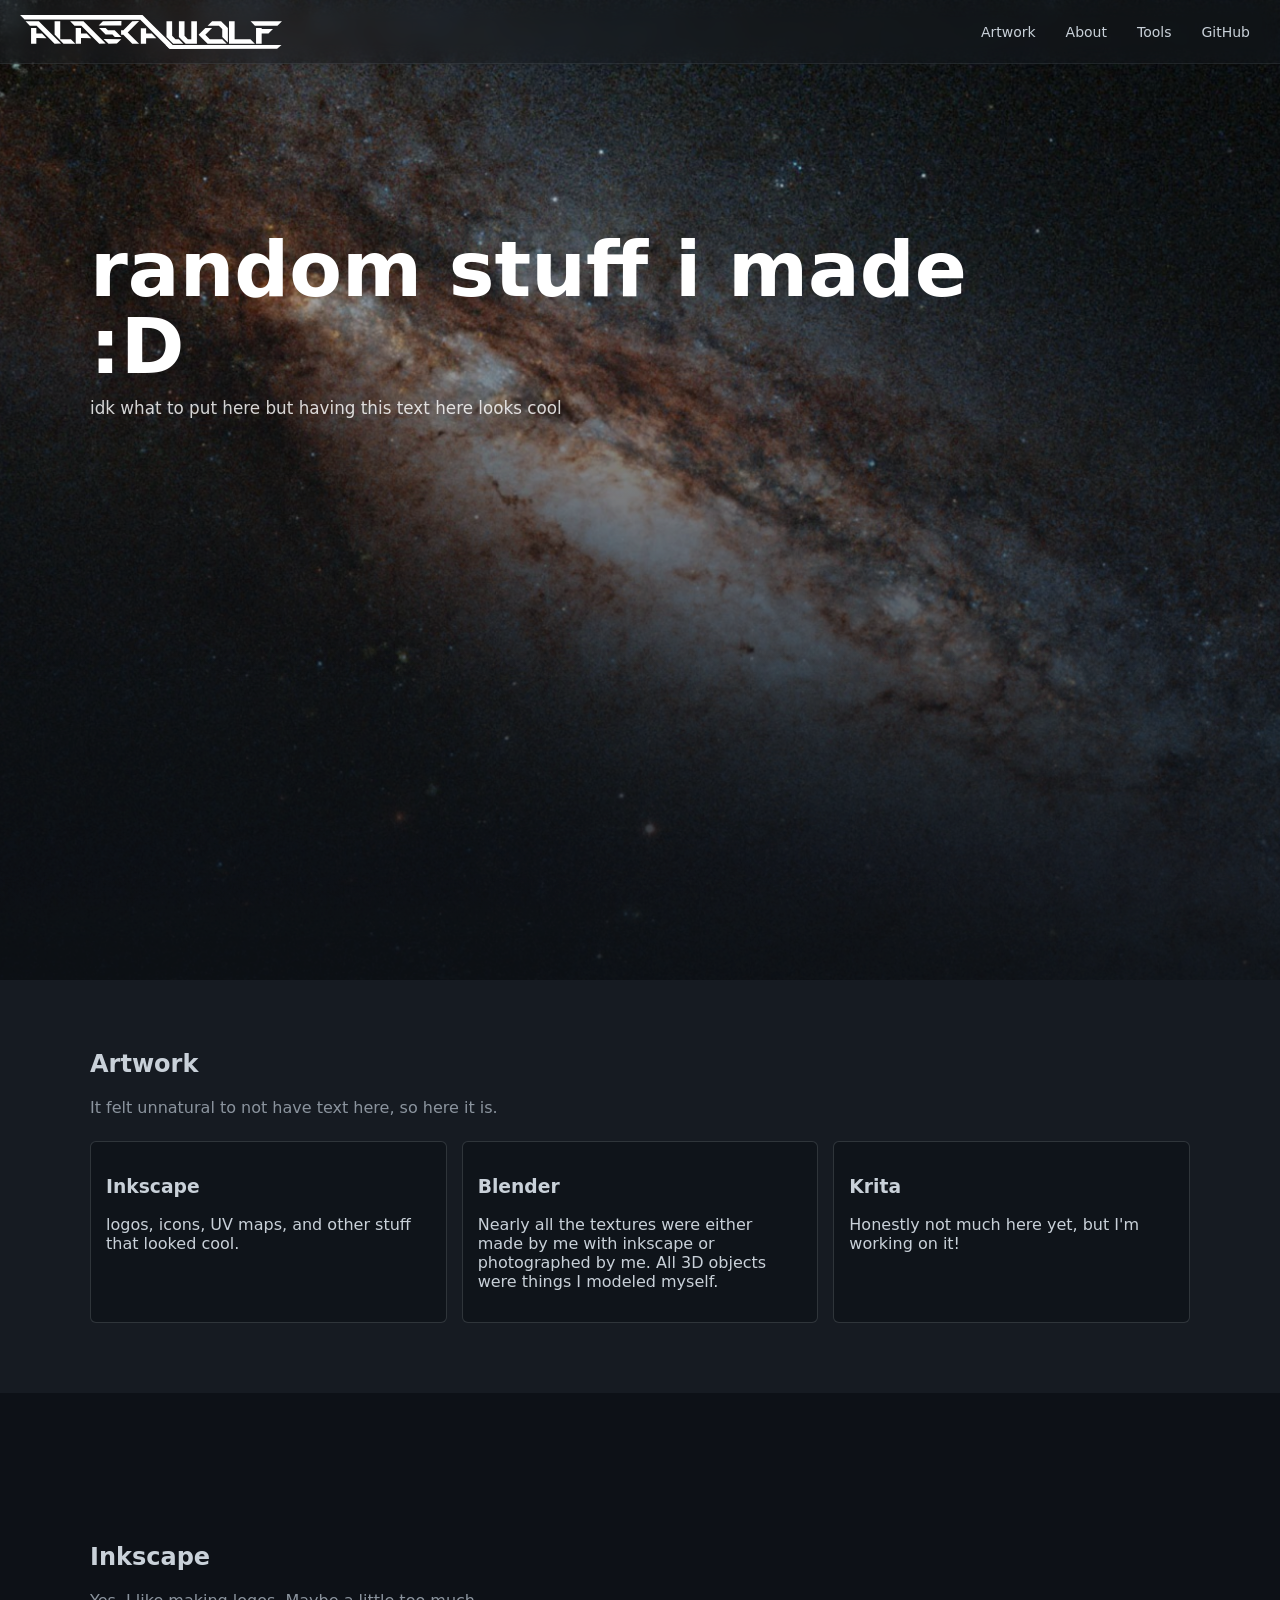
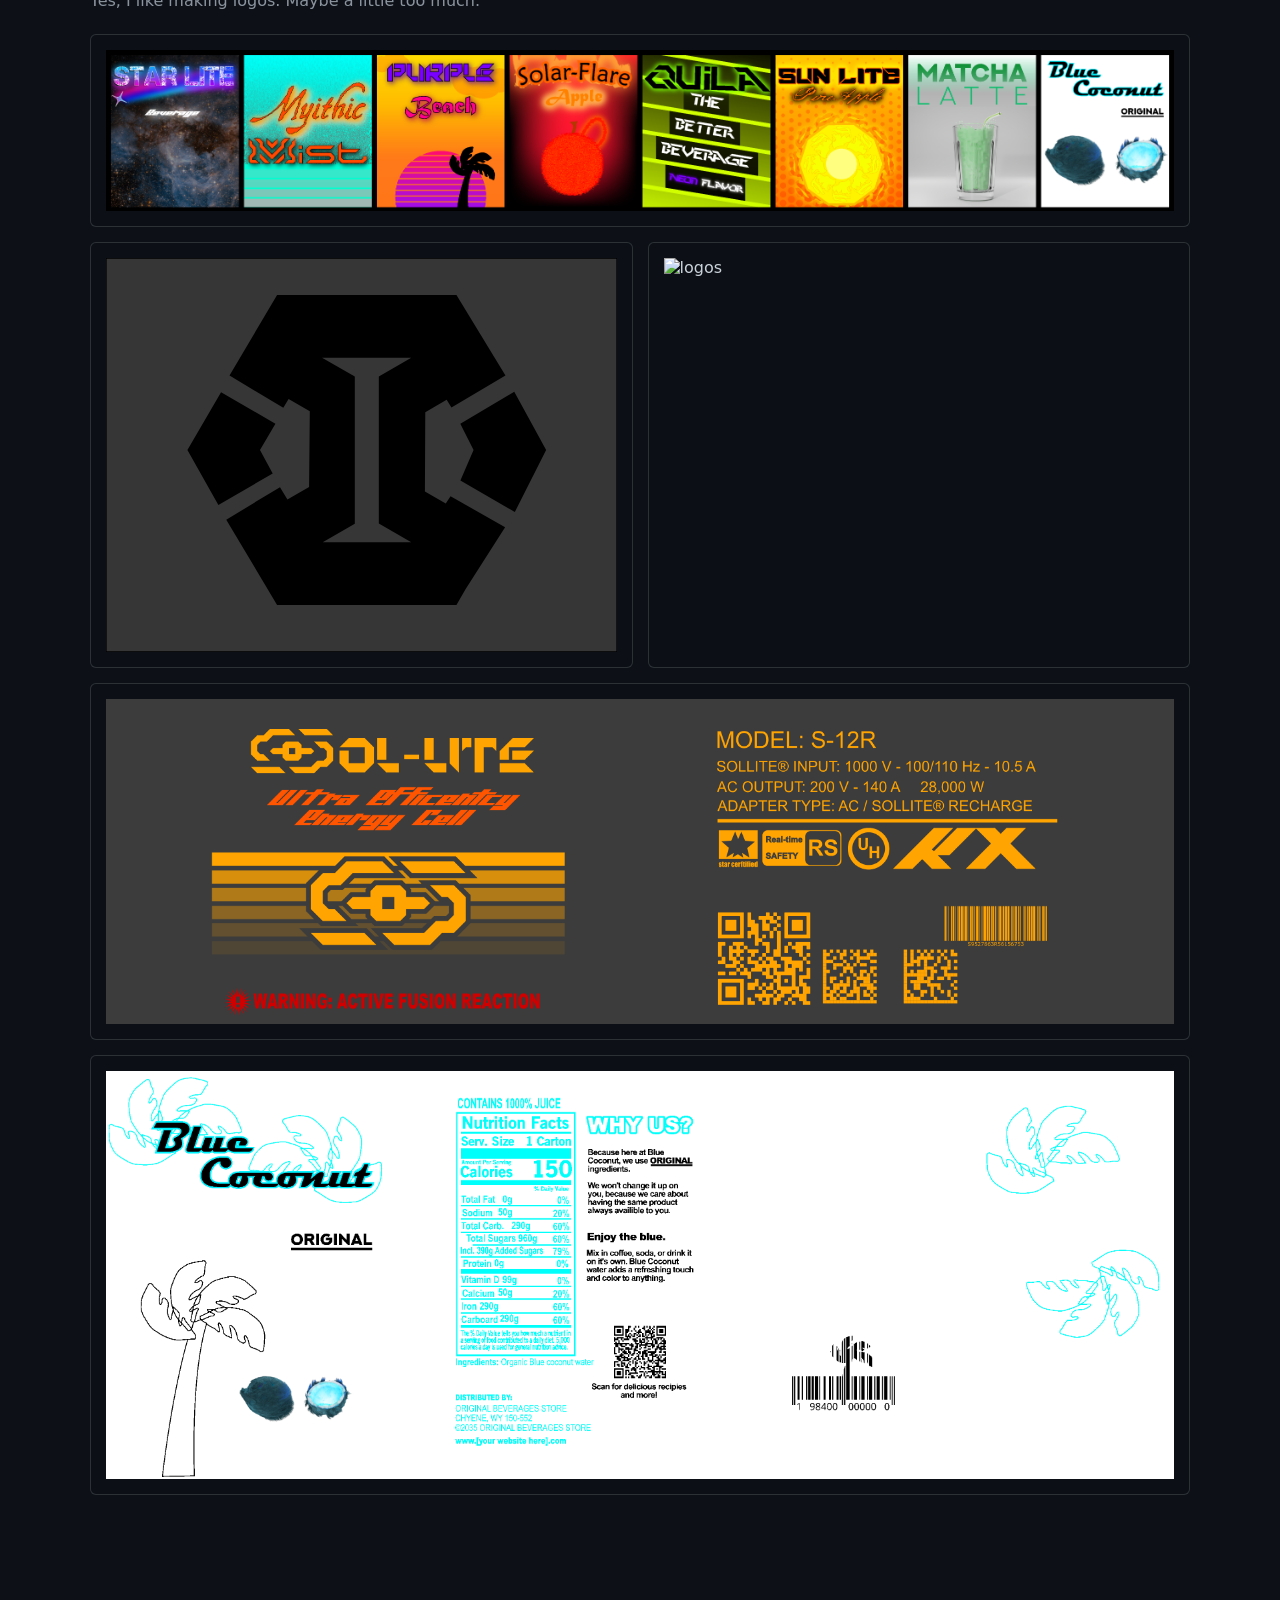
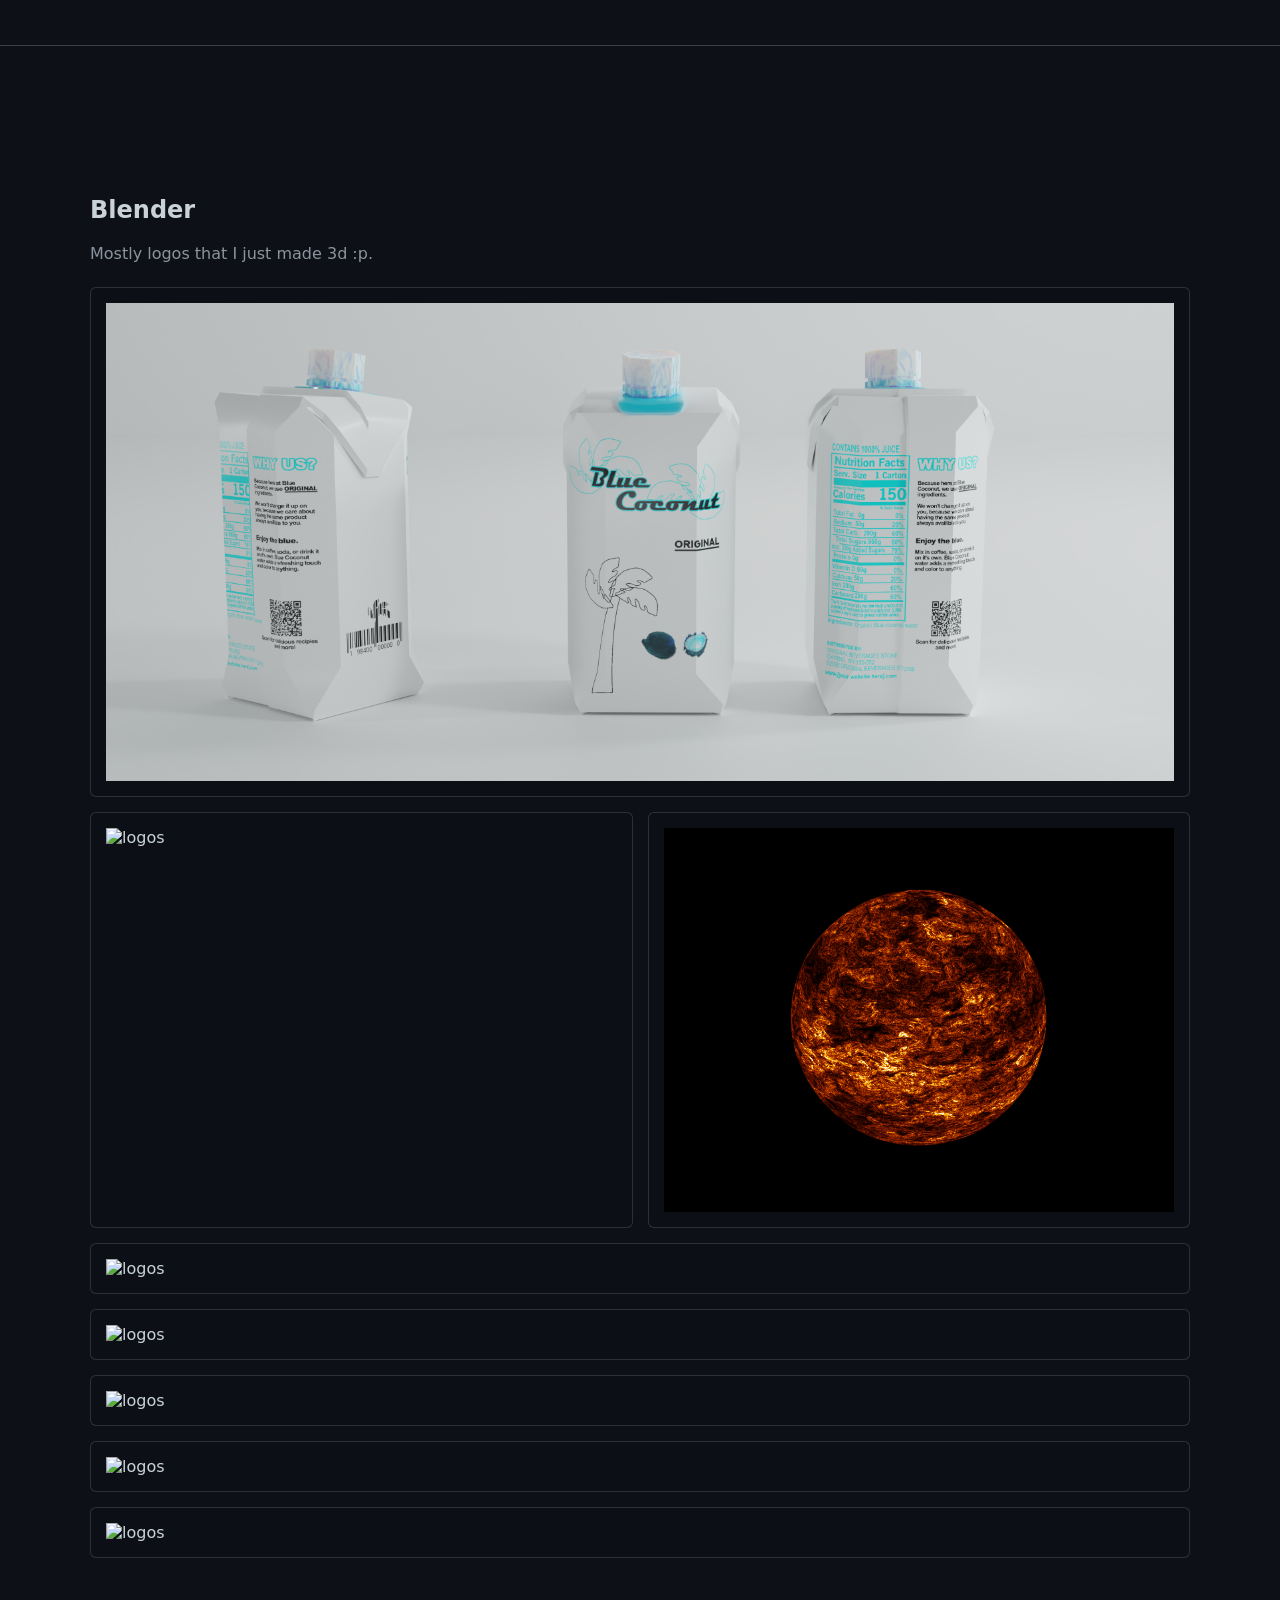
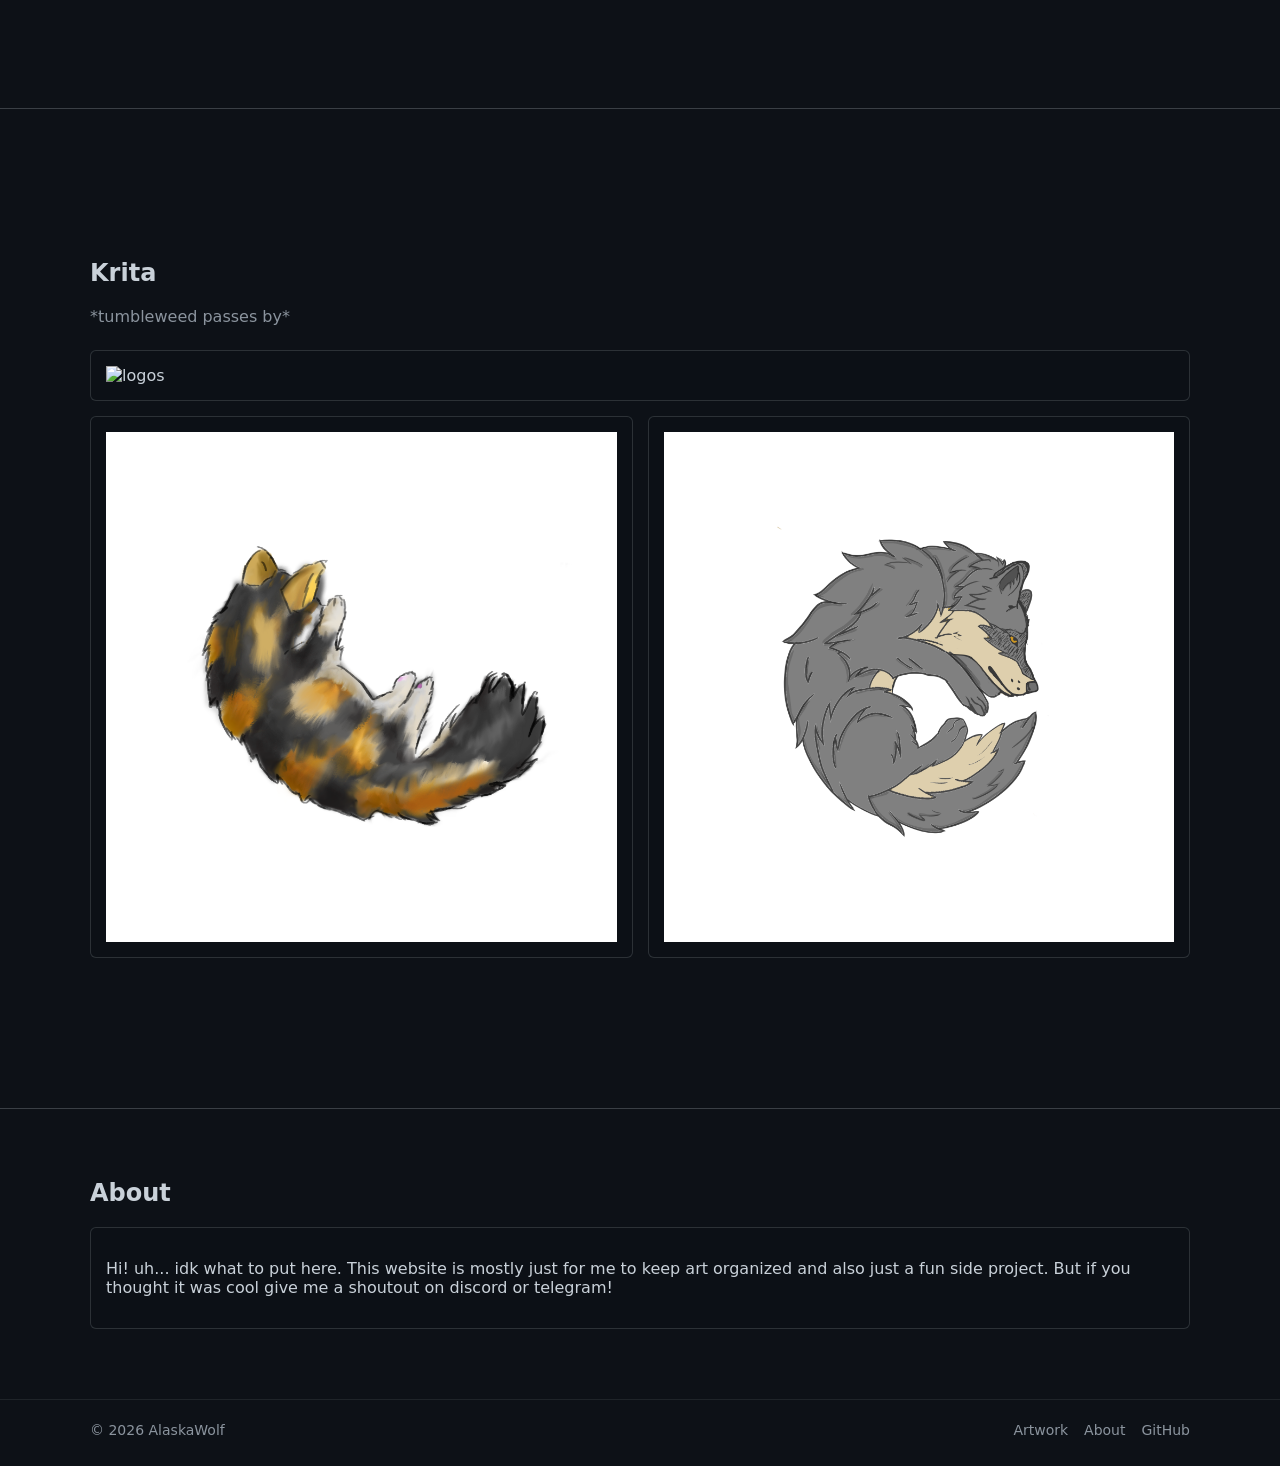
==== index.html @ 27373700 "a" ====
<!doctype html>
<html lang="en">
<head>
  <meta charset="utf-8">
  <meta name="viewport" content="width=device-width,initial-scale=1">

  <!-- Favicons -->
    <link rel="icon" type="image/png" sizes="32x32" href="favicon.png">
    <link rel="icon" type="image/png" sizes="16x16" href="favicon.png">

  <title>Portfolio</title>
  <link rel="stylesheet" href="styles.css">
</head>
<body>
  <header class="topbar">
    <div class="brand">
      <div class="logo-slot">
        <a class="logo" href="/" aria-label="Home">
        <img src="logotesting2.svg" alt="AlaskaWolf logo">
    </a>
      </div>
    </div>

    <button
      class="nav-toggle"
      type="button"
      aria-label="Toggle navigation menu"
      aria-controls="site-nav"
      aria-expanded="false"
    >
      <img src="menuIcon.svg" alt="Menu icon">
    </button>

    <nav class="nav" id="site-nav">
      <a href="#artwork">Artwork</a>
      <a href="#about">About</a>
      <a href="tools/index.html">Tools</a>
      <a class="external" href="https://github.com/alaskawolf77" target="_blank" rel="noreferrer">GitHub</a>
    </nav>
  </header>

  <main>
    <section class="hero">
      <div class="hero-bg" id="heroBg"></div>
      <div class="hero-fade" id="heroFade"></div>

      <div class="container hero-content">
        <div class="hero-top-text" id="heroTopText">
          <h1>random stuff i made :D</h1>
          <p>idk what to put here but having this text here looks cool</p>
        </div>
      </div>
    </section>

    <section id="artwork" class="anchor-offset artwork-overview">
      <div class="container">
        <h2 class="section-title">Artwork</h2>
        <p class="section-sub">
          It felt unnatural to not have text here, so here it is.
        </p>

        <div class="grid reveal-sequence">
          <a href="#inkscape" class="card artwork-card reveal-card">
            <h3>Inkscape</h3>
            <p>logos, icons, UV maps, and other stuff that looked cool.</p>
          </a>
          <a href="#blender" class="card artwork-card reveal-card">
            <h3>Blender</h3>
            <p>Nearly all the textures were either made by me with inkscape or photographed by me. All 3D objects were things I modeled myself.</p>
          </a>
          <a href="#krita" class="card artwork-card reveal-card">
            <h3>Krita</h3>
            <p>Honestly not much here yet, but I'm working on it!</p>
          </a>
        </div>
      </div>
    </section>

    <section id="inkscape" class="art-subsection anchor-offset">
      <div class="container art-subsection-content">
        <h2 class="section-title">Inkscape</h2>
        <p class="section-sub">
          Yes, I like making logos. Maybe a little too much.
        </p>

        <div class="grid inkscape-grid">
          <div class="card ink-featured">
            <img class="art-preview" src="art/Drinklogosedit.png" alt="logos">
          </div>
          <div class="card ink-secondary">
            <img class="art-preview" src="art/Inter_Icon.svg" alt="logos">
          </div>
          <div class="card ink-secondary">
            <img class="art-preview" src="art/Space_Arurian.png" alt="logos">
          </div>
          <div class="card ink-featured">
            <img class="art-preview" src="art/solite.png" alt="logos">
          </div>
          <div class="card ink-featured">
            <img class="art-preview" src="art/BlueCoconutCarton.png" alt="logos">
          </div>
        </div>
      </div>
    </section>
    <div class="pixel-divider"></div>
    <section id="blender" class="art-subsection anchor-offset">
      <div class="container art-subsection-content">
        <h2 class="section-title">Blender</h2>
        <p class="section-sub">
          Mostly logos that I just made 3d :p.
        </p>

        <div class="grid inkscape-grid">
          <div class="card ink-featured">
            <img class="art-preview" src="art/BlueCoconut.png" alt="logos">
          </div>
          <div class="card ink-secondary">
            <img class="art-preview" src="art/soliteAni.gif" alt="logos">
          </div>
          <div class="card ink-secondary">
            <img class="art-preview" src="art/sun.png" alt="logos">
          </div>
          <div class="card ink-featured">
            <img class="art-preview" src="art/render01.png" alt="logos">
          </div>
          <div class="card ink-featured">
            <img class="art-preview" src="art/back.png" alt="logos">
          </div>
          <div class="card ink-featured">
            <img class="art-preview" src="art/DrinkLineUp.png" alt="logos">
          </div>
          <div class="card ink-featured">
            <img class="art-preview" src="art/KitchenIceCreamCounter.png" alt="logos">
          </div>
          <div class="card ink-featured">
            <img class="art-preview" src="art/cube.png" alt="logos">
          </div>
        </div>
      </div>
    </section>
    <div class="pixel-divider"></div>
    <section id="krita" class="art-subsection anchor-offset">
      <div class="container art-subsection-content">
        <h2 class="section-title">Krita</h2>
        <p class="section-sub">
          *tumbleweed passes by*
        </p>

        <div class="grid inkscape-grid">
          <div class="card ink-featured">
            <img class="art-preview" src="art/section5.png" alt="logos">
          </div>
          <div class="card ink-secondary">
            <img class="art-preview" src="art/sofieCat.png" alt="logos">
          </div>
          <div class="card ink-secondary">
            <img class="art-preview" src="art/pendentFINAL2(1).png" alt="logos">
          </div>
        </div>
      </div>
    </section>

    <div class="pixel-divider"></div>

    <section id="about" class="anchor-offset">
      <div class="container">
        <h2 class="section-title">About</h2>
        <div class="card large">
            <p>Hi! uh... idk what to put here. This website is mostly just for me to keep art organized and also just a fun side project. But if you thought it was cool give me a shoutout on discord or telegram!</p>
        </div>
      </div>
    </section>
  </main>

  <footer class="footer">
    <div class="container footer-content">
      <div>© <span id="year"></span> AlaskaWolf</div>
      <div class="footer-links">
        <a href="#artwork">Artwork</a>
        <a href="#about">About</a>
        <a href="https://github.com/AlaskaWolf77" target="_blank" rel="noreferrer">GitHub</a>
      </div>
    </div>
  </footer>

  <script src="script.js"></script>
</body>
</html>
---- styles.css ----
:root{
    --bg:#0d1117;
    --panel:#161b22;
    --text:#c9d1d9;
    --muted:#8b949e;
    --border:rgba(240,246,252,0.14);
    --header-h:64px;
    --art-preview-max:2000px;
}

*{
    box-sizing:border-box;
}

html{
    scroll-behavior:smooth;
}

body{
    margin:0;
    font-family:system-ui, Segoe UI, Roboto, Helvetica, Arial, sans-serif;
    background:var(--bg);
    color:var(--text);
}

.topbar{
    position:fixed;
    top:0;
    left:0;
    width:100%;
    z-index:100;
    height:var(--header-h);
    display:flex;
    align-items:center;
    justify-content:space-between;
    padding:0 20px;
    background:rgba(22,27,34,0.42);
    backdrop-filter:blur(10px);
    -webkit-backdrop-filter:blur(10px);
    border-bottom:1px solid rgba(240,246,252,0.08);
}

.brand{
    display:flex;
    align-items:center;
    gap:10px;
}

.logo-slot{
    width:auto;
    height:34px;
}

.logo-slot img{
    width:100%;
    height:100%;
    object-fit:cover;
    display:block;
}

.brand-name{
    font-size:14px;
    font-weight:600;
}

.nav{
    display:flex;
    gap:10px;
}

.nav-toggle{
    display:none;
    border:1px solid var(--border);
    border-radius:8px;
    background:rgba(13,17,23,0.7);
    width:42px;
    height:36px;
    padding:0;
    align-items:center;
    justify-content:center;
    flex-direction:column;
    gap:5px;
    cursor:pointer;
}

.nav-toggle-bar{
    display:block;
    width:18px;
    height:2px;
    background:var(--text);
    border-radius:999px;
}

.nav-toggle:focus-visible{
    outline:2px solid var(--text);
    outline-offset:2px;
}

.nav a{
    color:var(--text);
    text-decoration:none;
    padding:8px 10px;
    border-radius:8px;
    font-size:14px;
}

.nav a:hover{
    background:rgba(240,246,252,0.08);
}

.container{
    width:min(1100px, calc(100% - 40px));
    margin:auto;
    position:relative;
    z-index:2;
}

.hero{
    position:relative;
    min-height:10vh;
    overflow:hidden;
    padding:0 0 80px;
}

.hero-bg{
    position:absolute;
    inset:0;
    background:
    linear-gradient(to bottom, rgba(13,17,23,0.08), rgba(13,17,23,0.88)),
    url("space.webp");
    background-size:cover;
    background-position:center;
    will-change:transform, opacity;
    transform:translate3d(0,0,0) scale(1.02);
}

.hero-fade{
    position:absolute;
    inset:0;
    background:linear-gradient(to bottom, rgba(13,17,23,0), rgba(13,17,23,1));
    opacity:.35;
    pointer-events:none;
    will-change:opacity;
}

.hero-content{
    min-height:100vh;
    display:flex;
    flex-direction:column;
    justify-content:space-between;
    padding-top:calc(var(--header-h) + 48px);
}

.hero-top-text{
    max-width:950px;
    color:#ffffff;
    margin-top:120px;
    will-change:transform;
}

.hero-top-text h1{
    margin:0 0 12px;
    font-size:clamp(2.7rem, 6vw, 5rem);
    line-height:1;
}

.hero-top-text p{
    margin:0;
    color:rgba(255,255,255,0.82);
    font-size:1.05rem;
    max-width:600px;
}

section{
    padding:70px 0;
}

#artwork{
background:var(--panel);
}

.section-title{
    margin:0 0 20px;
}

.section-sub{
    margin:0 0 24px;
    color:var(--muted);
}

.grid{
    display:grid;
    grid-template-columns:repeat(12,1fr);
    gap:15px;
}

.card{
    grid-column:span 4;
    background:rgba(13,17,23,0.6);
    border:1px solid var(--border);
    border-radius:6px;
    padding:15px;
}

.artwork-card{
    color:inherit;
    text-decoration:none;
    transition:border-color 180ms ease, background 180ms ease;
}

.artwork-card:hover,
.artwork-card:focus-visible{
    border-color:#7dd3fc;
    background:rgba(13,17,23,0.78);
}

.artwork-card:focus-visible{
    outline:2px solid rgba(125,211,252,0.45);
    outline-offset:3px;
}

.js #artwork .reveal-card{
    opacity:0;
    transform:translate3d(0, 20px, 0);
    transition:opacity 550ms ease, transform 550ms ease, border-color 180ms ease, background 180ms ease;
}

#artwork .reveal-card.is-visible{
    opacity:1;
    transform:translate3d(0, 0, 0);
}

.art-preview{
    display:block;
    width:min(100%, var(--art-preview-max));
    height:auto;
    object-fit:contain;
    margin-inline:auto;
}

.inkscape-grid .ink-featured{
    grid-column:1 / -1;
}

.inkscape-grid .ink-secondary{
    grid-column:span 6;
}

.large{
    grid-column:span 12;
}

#about a{
    color:#7dd3fc;
    text-decoration:underline;
    text-underline-offset:2px;
}

#about a:visited{
    color:#a5b4fc;
}

#about a:hover,
#about a:focus{
    color:#bae6fd;
}

.art-subsection{
    position:relative;
    min-height:80vh;
    overflow:hidden;
    display:flex;
    align-items:center;
    background:var(--bg);
}

.art-subsection-content{
    position:relative;
    z-index:2;
    padding:80px 0;
}

.pixel-divider{
    width:100vw;
    height:1px;
    background:rgba(240,246,252,0.2);
}

.footer{
    border-top:1px solid rgba(240,246,252,0.08);
    background:var(--bg);
    padding:22px 0 28px;
}

.footer-content{
    display:flex;
    align-items:center;
    justify-content:space-between;
    gap:20px;
    color:var(--muted);
    font-size:14px;
}

.footer-links{
    display:flex;
    gap:16px;
    flex-wrap:wrap;
}

.footer-links a{
    color:var(--muted);
    text-decoration:none;
}

.footer-links a:hover{
    color:var(--text);
}

.anchor-offset{
    scroll-margin-top:calc(var(--header-h) + 16px);
}

@media (max-width:800px){
    .topbar{
        padding:0 12px;
    }

    .logo-slot{
        height:30px;
    }

    .nav-toggle{
        display:flex;
    }

    .nav{
        position:absolute;
        top:calc(100% + 8px);
        right:12px;
        min-width:170px;
        flex-direction:column;
        gap:4px;
        padding:8px;
        border:1px solid var(--border);
        border-radius:10px;
        background:rgba(13,17,23,0.96);
        opacity:0;
        transform:translateY(-6px);
        visibility:hidden;
        pointer-events:none;
        transition:opacity 180ms ease, transform 180ms ease;
    }

    .topbar.is-nav-open .nav{
        opacity:1;
        transform:translateY(0);
        visibility:visible;
        pointer-events:auto;
    }

    .nav a{
        display:block;
    }

    .card{
        grid-column:span 12;
    }

    .inkscape-grid .ink-secondary{
        grid-column:1 / -1;
    }

    .hero-top-text h1{
        font-size:clamp(2.2rem, 10vw, 4rem);
    }

    .footer-content{
        flex-direction:column;
        align-items:flex-start;
    }

    .hero-actions{
        flex-direction:column;
        align-items:flex-start;
    }
}

@media (prefers-reduced-motion:reduce){
    .js #artwork .reveal-card{
        opacity:1;
        transform:none;
        transition:none;
    }
}
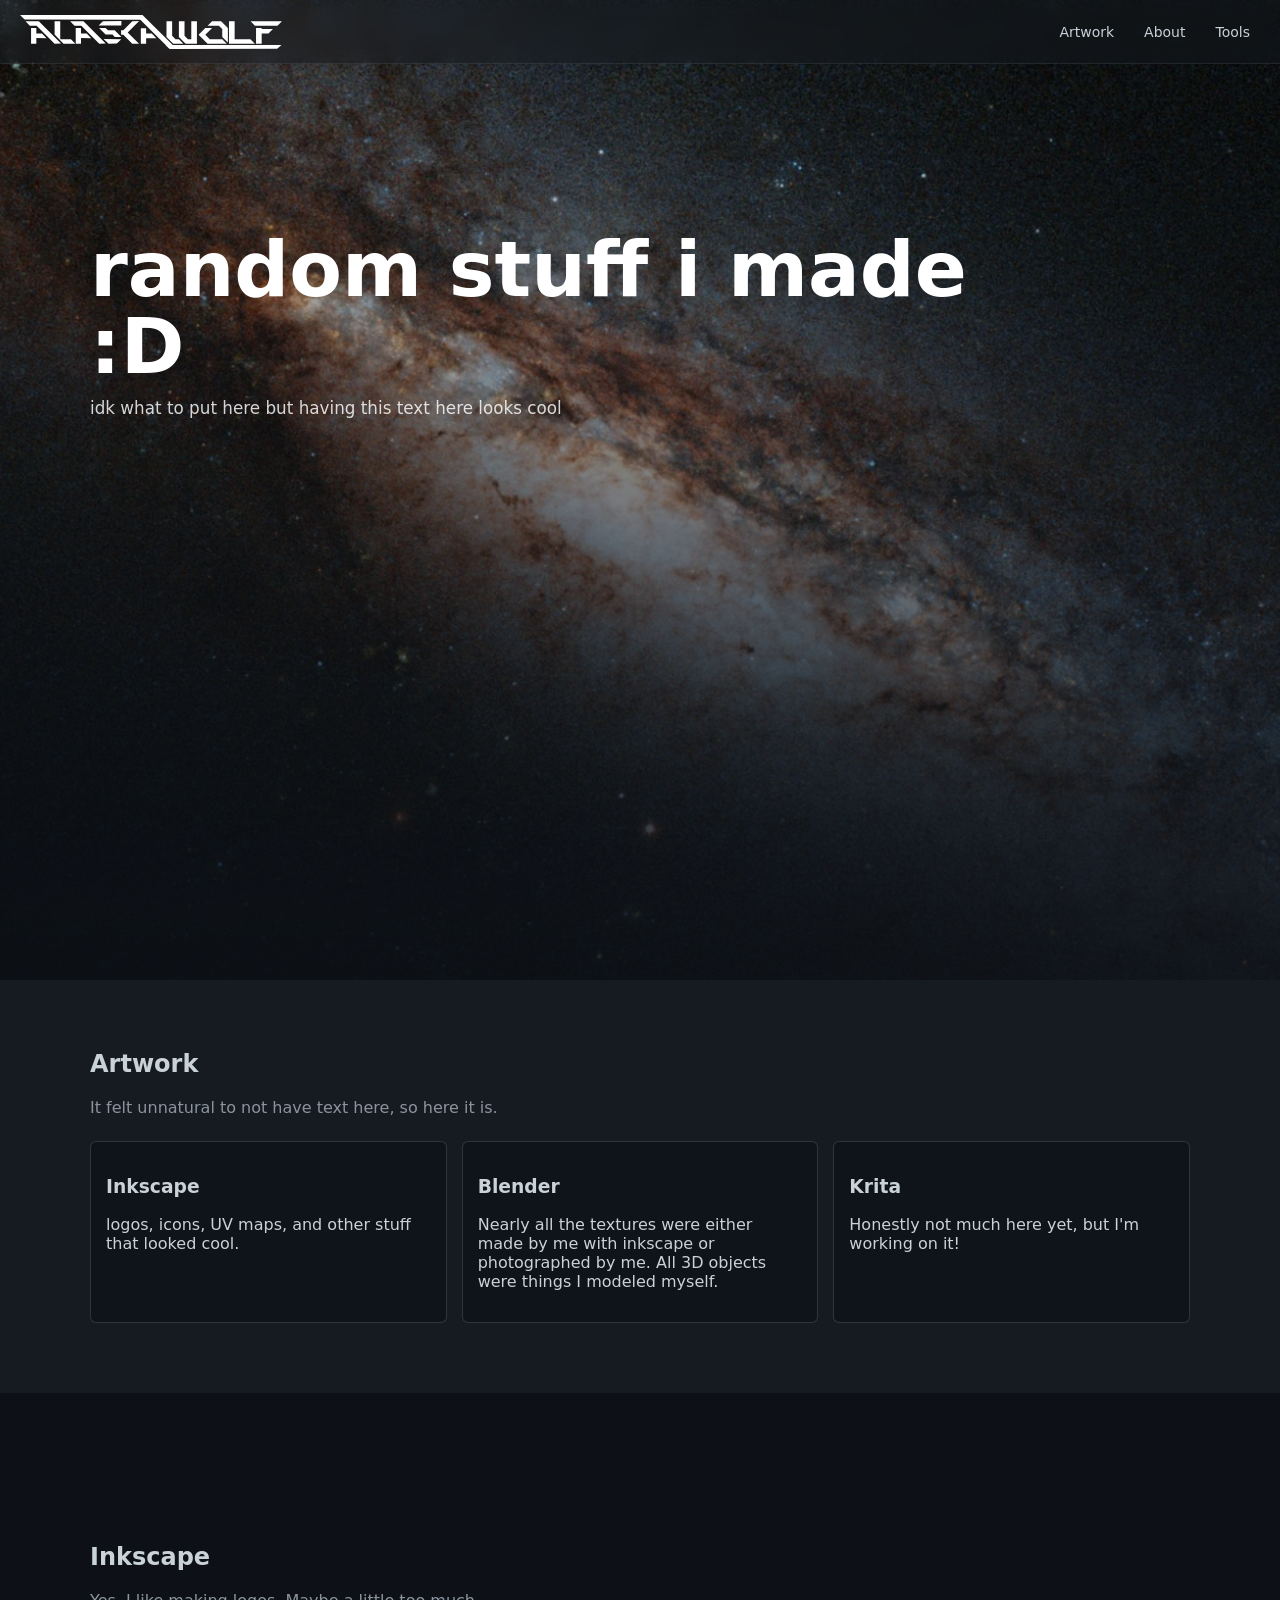
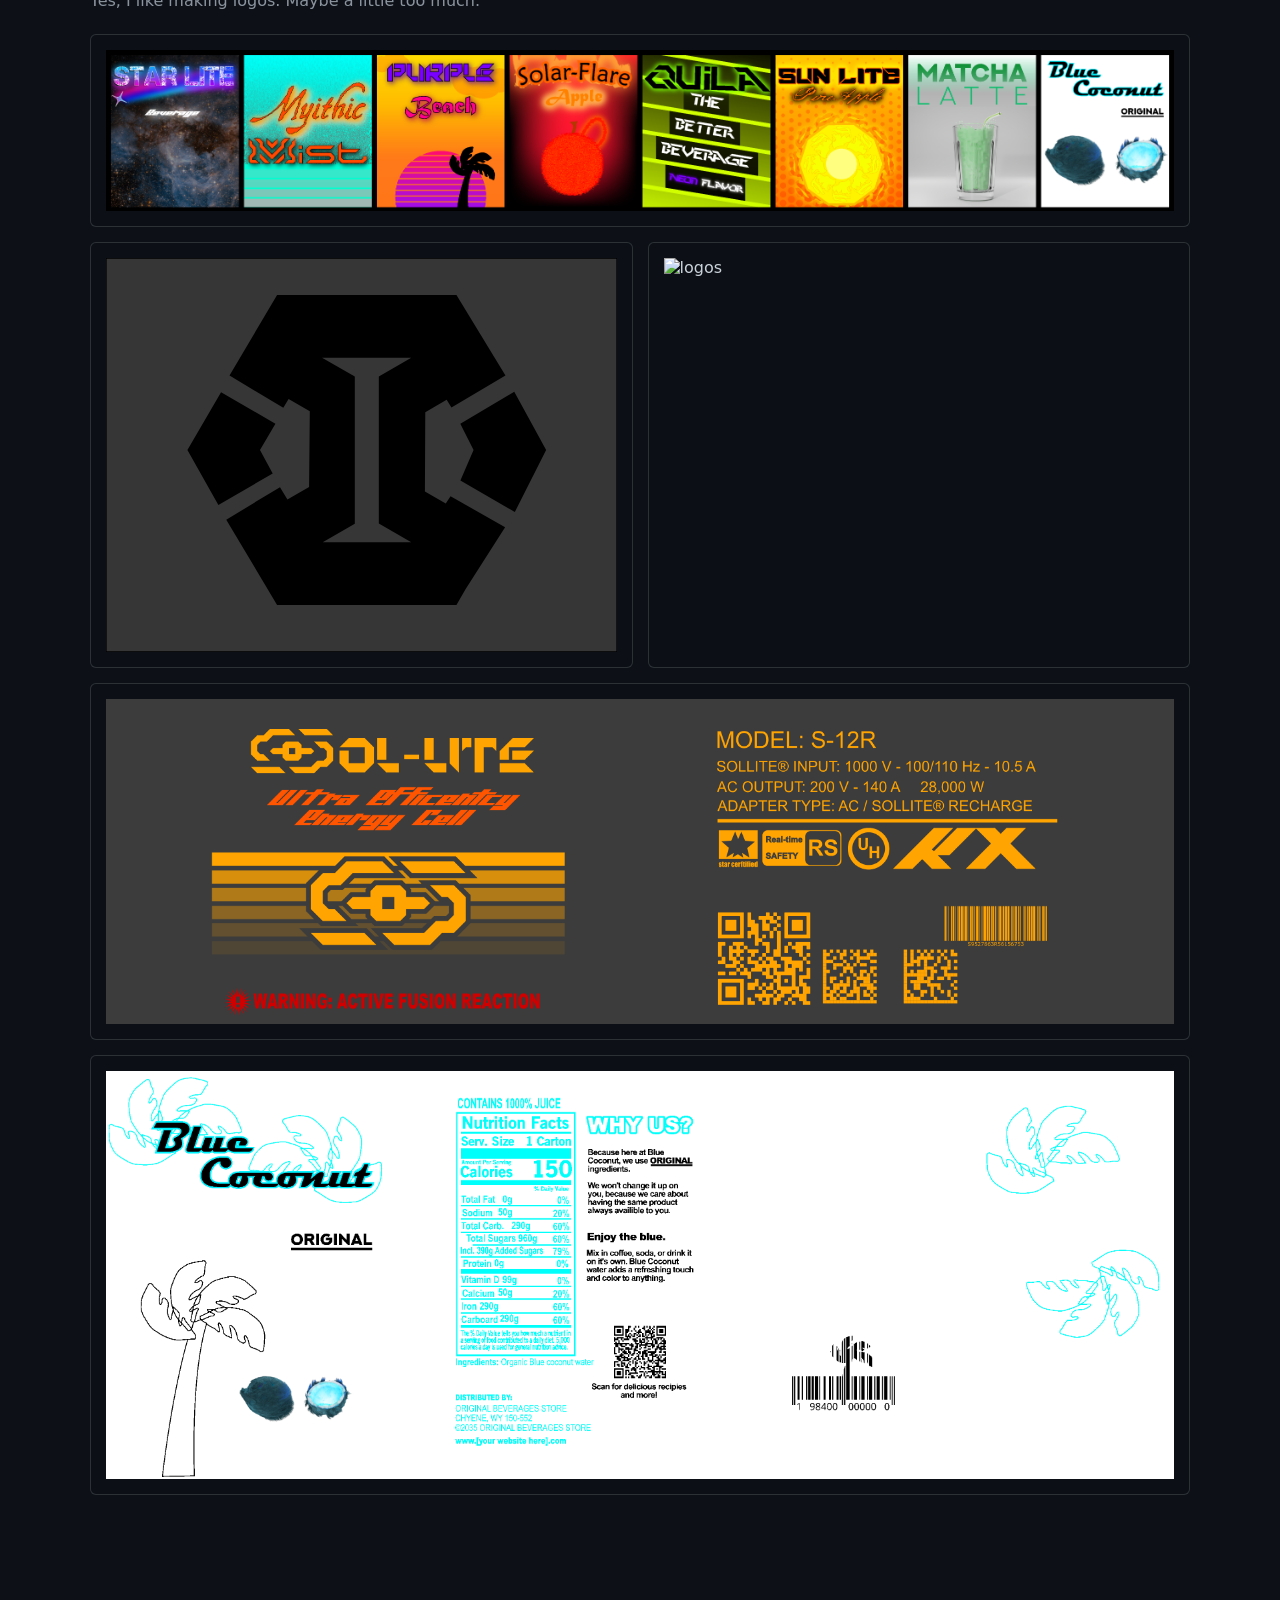
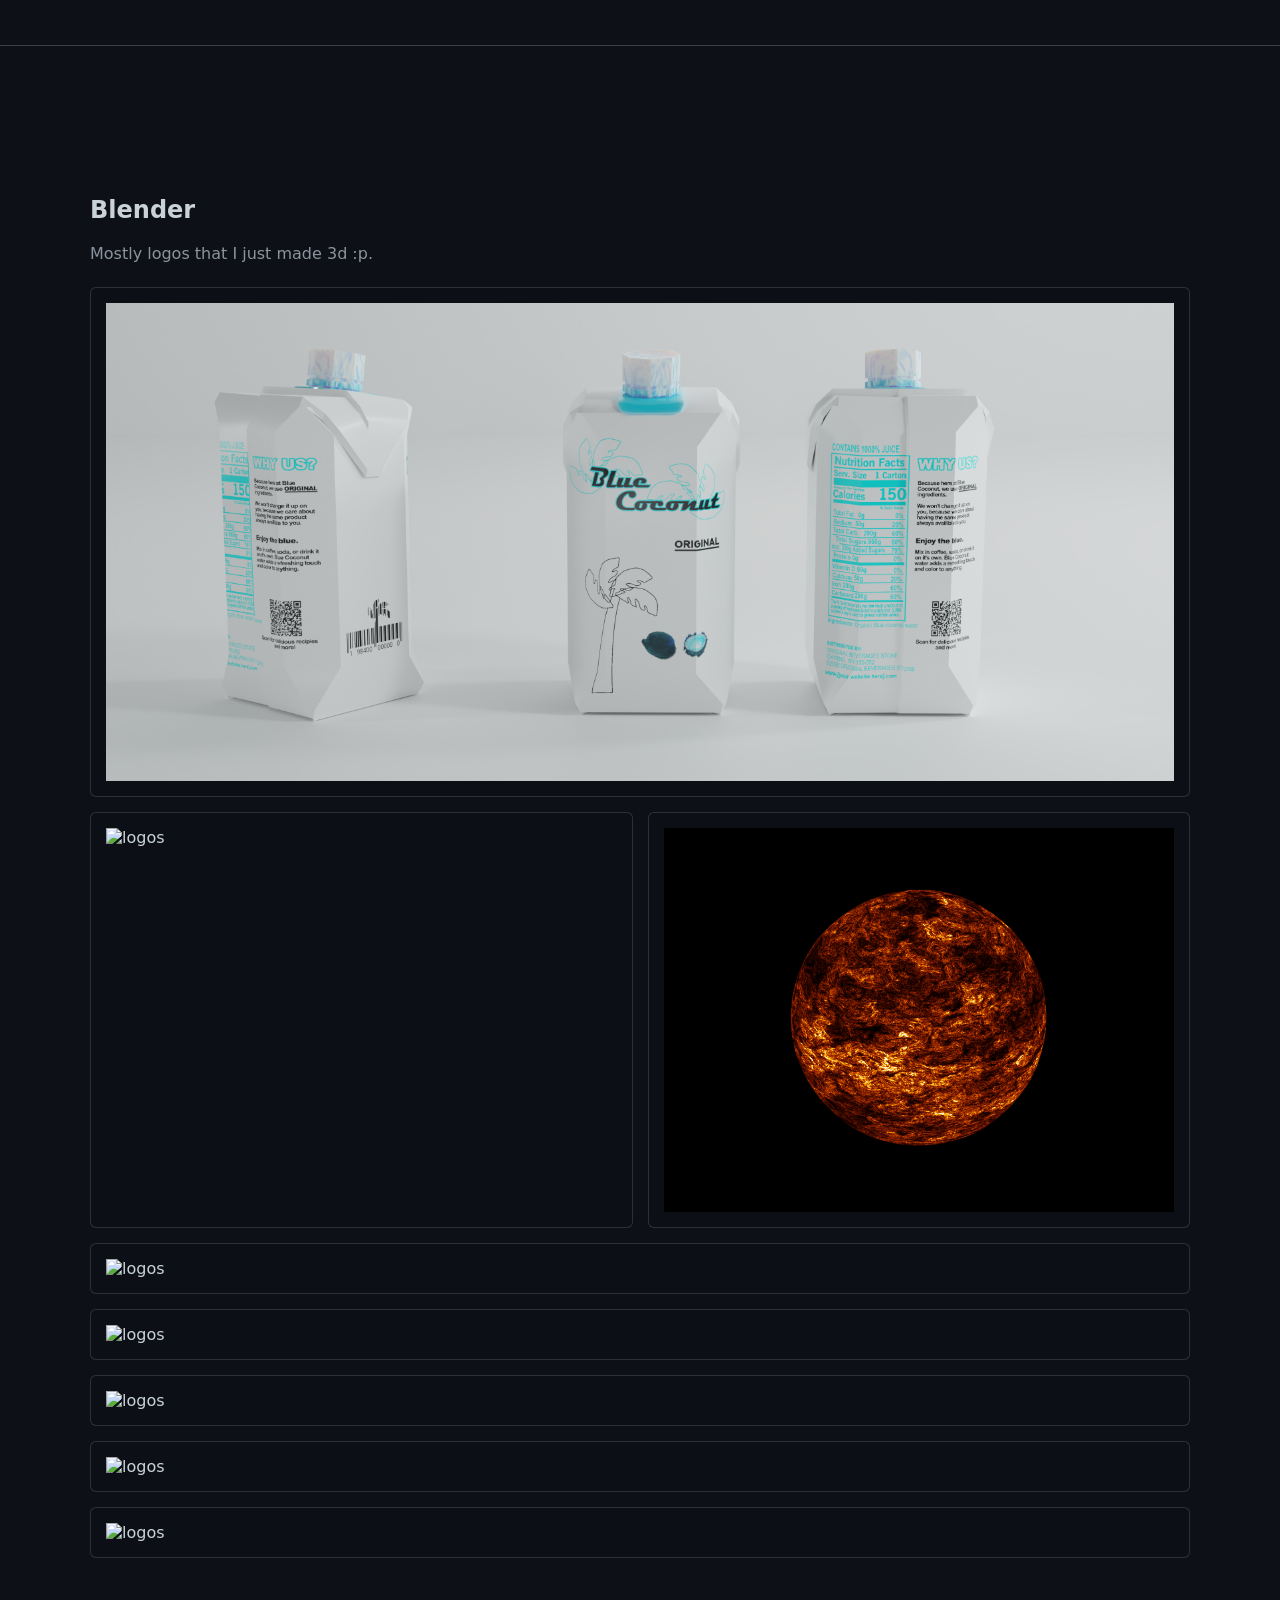
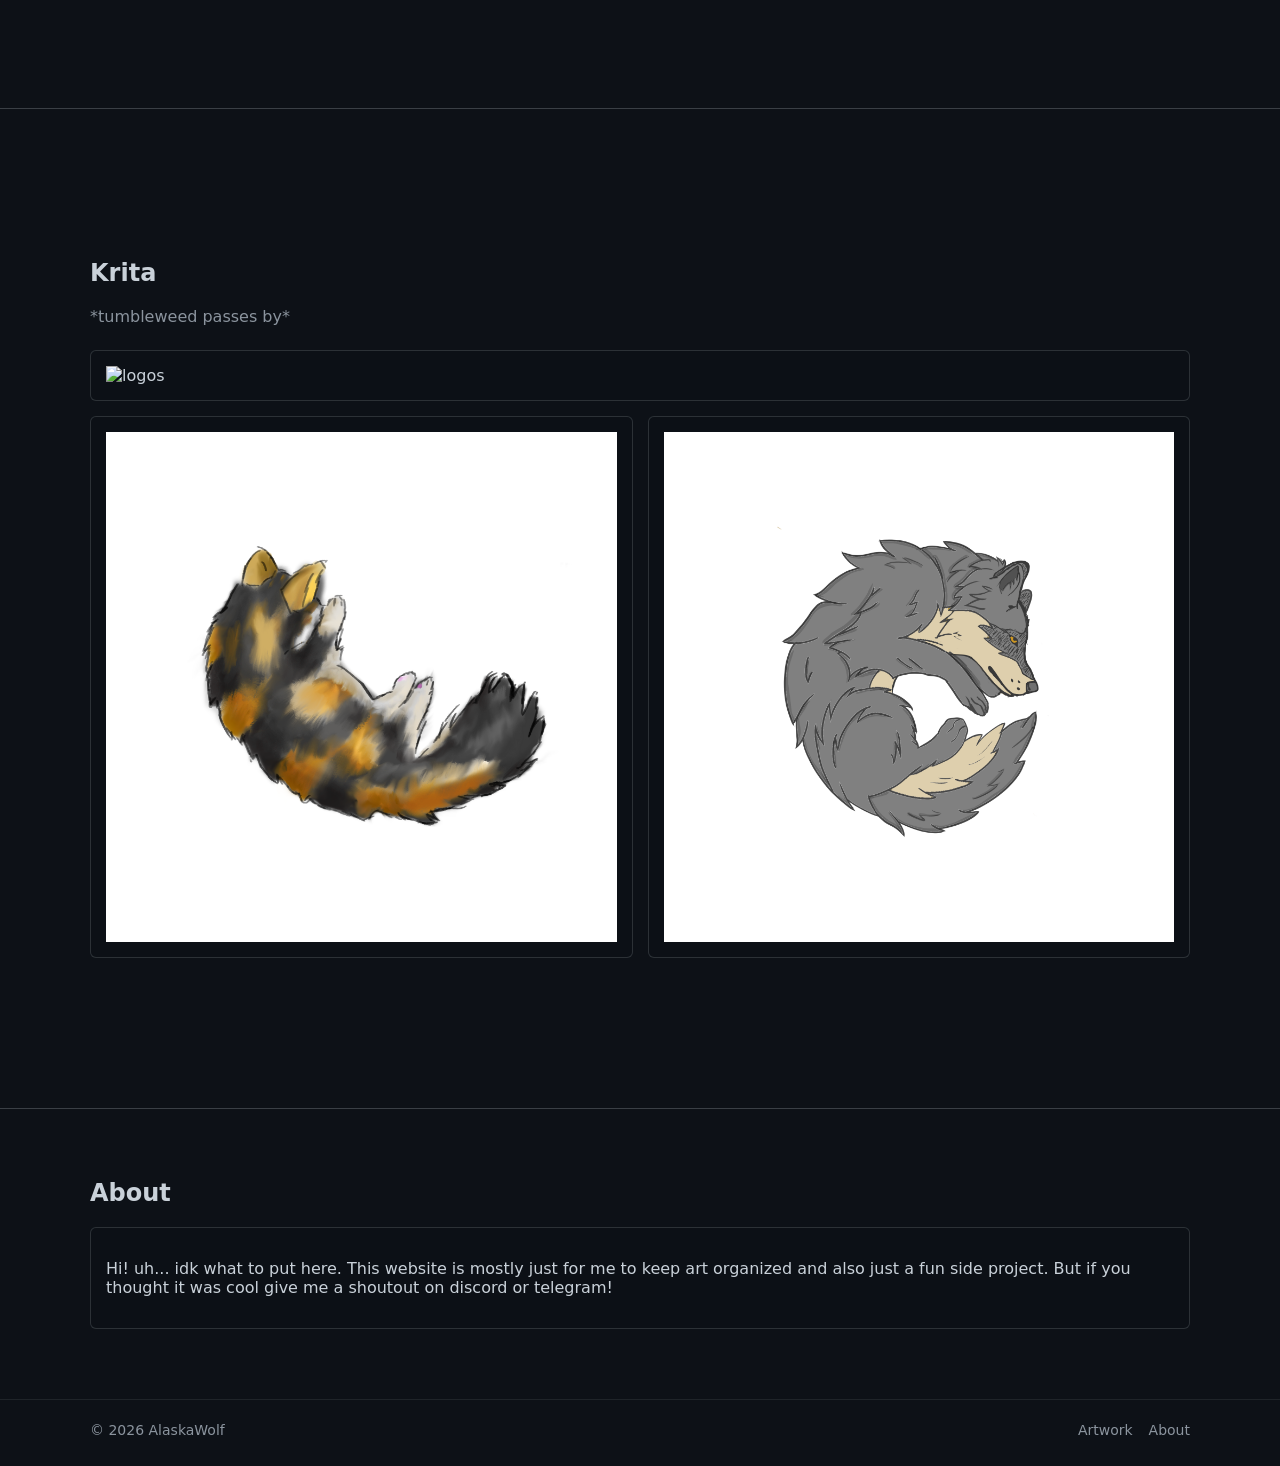
==== commit 4a8f2164: "remove GitHub link from header and footer" ====
--- a/index.html
+++ b/index.html
@@ -35,7 +35,7 @@
       <a href="#artwork">Artwork</a>
       <a href="#about">About</a>
       <a href="tools/index.html">Tools</a>
-      <a class="external" href="https://github.com/alaskawolf77" target="_blank" rel="noreferrer">GitHub</a>
+      <!--<a class="external" href="https://github.com/alaskawolf77" target="_blank" rel="noreferrer">GitHub</a>-->
     </nav>
   </header>
 
@@ -178,7 +178,7 @@
       <div class="footer-links">
         <a href="#artwork">Artwork</a>
         <a href="#about">About</a>
-        <a href="https://github.com/AlaskaWolf77" target="_blank" rel="noreferrer">GitHub</a>
+        <!--<a href="https://github.com/AlaskaWolf77" target="_blank" rel="noreferrer">GitHub</a>-->
       </div>
     </div>
   </footer>
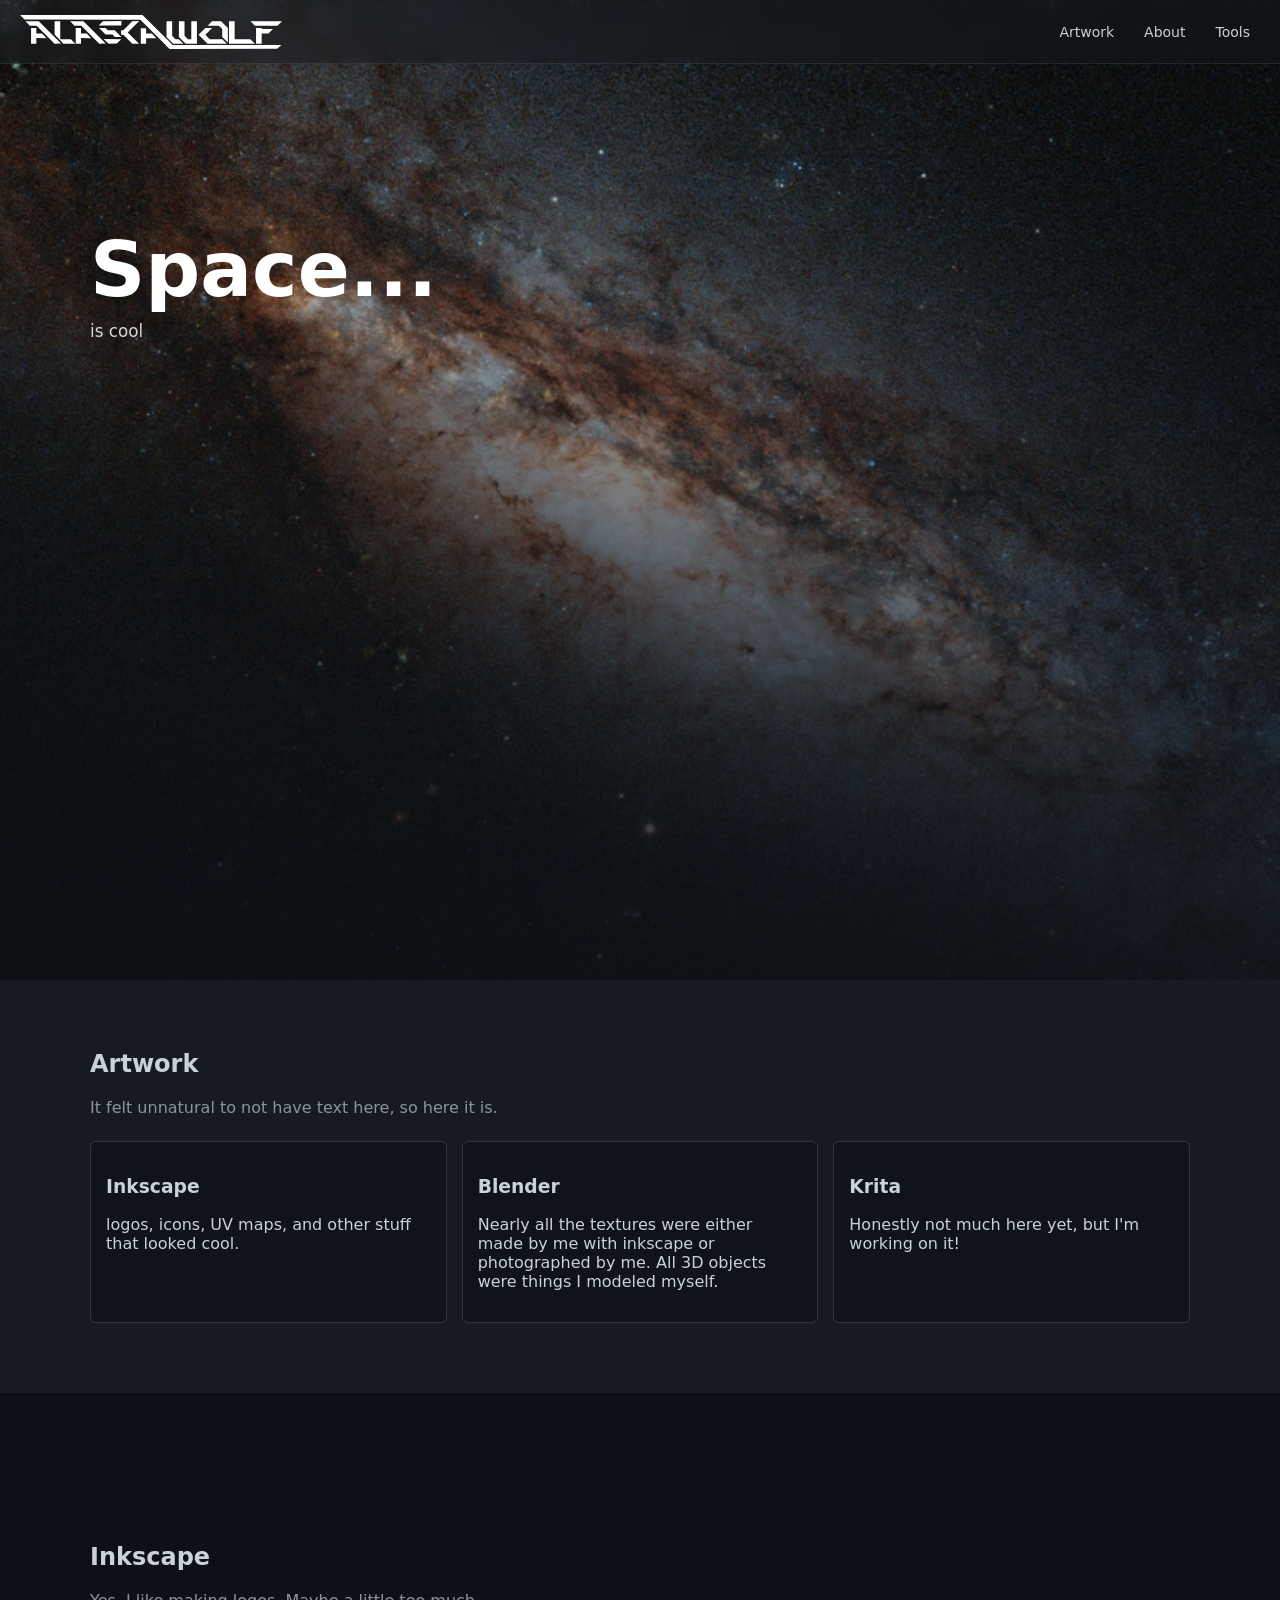
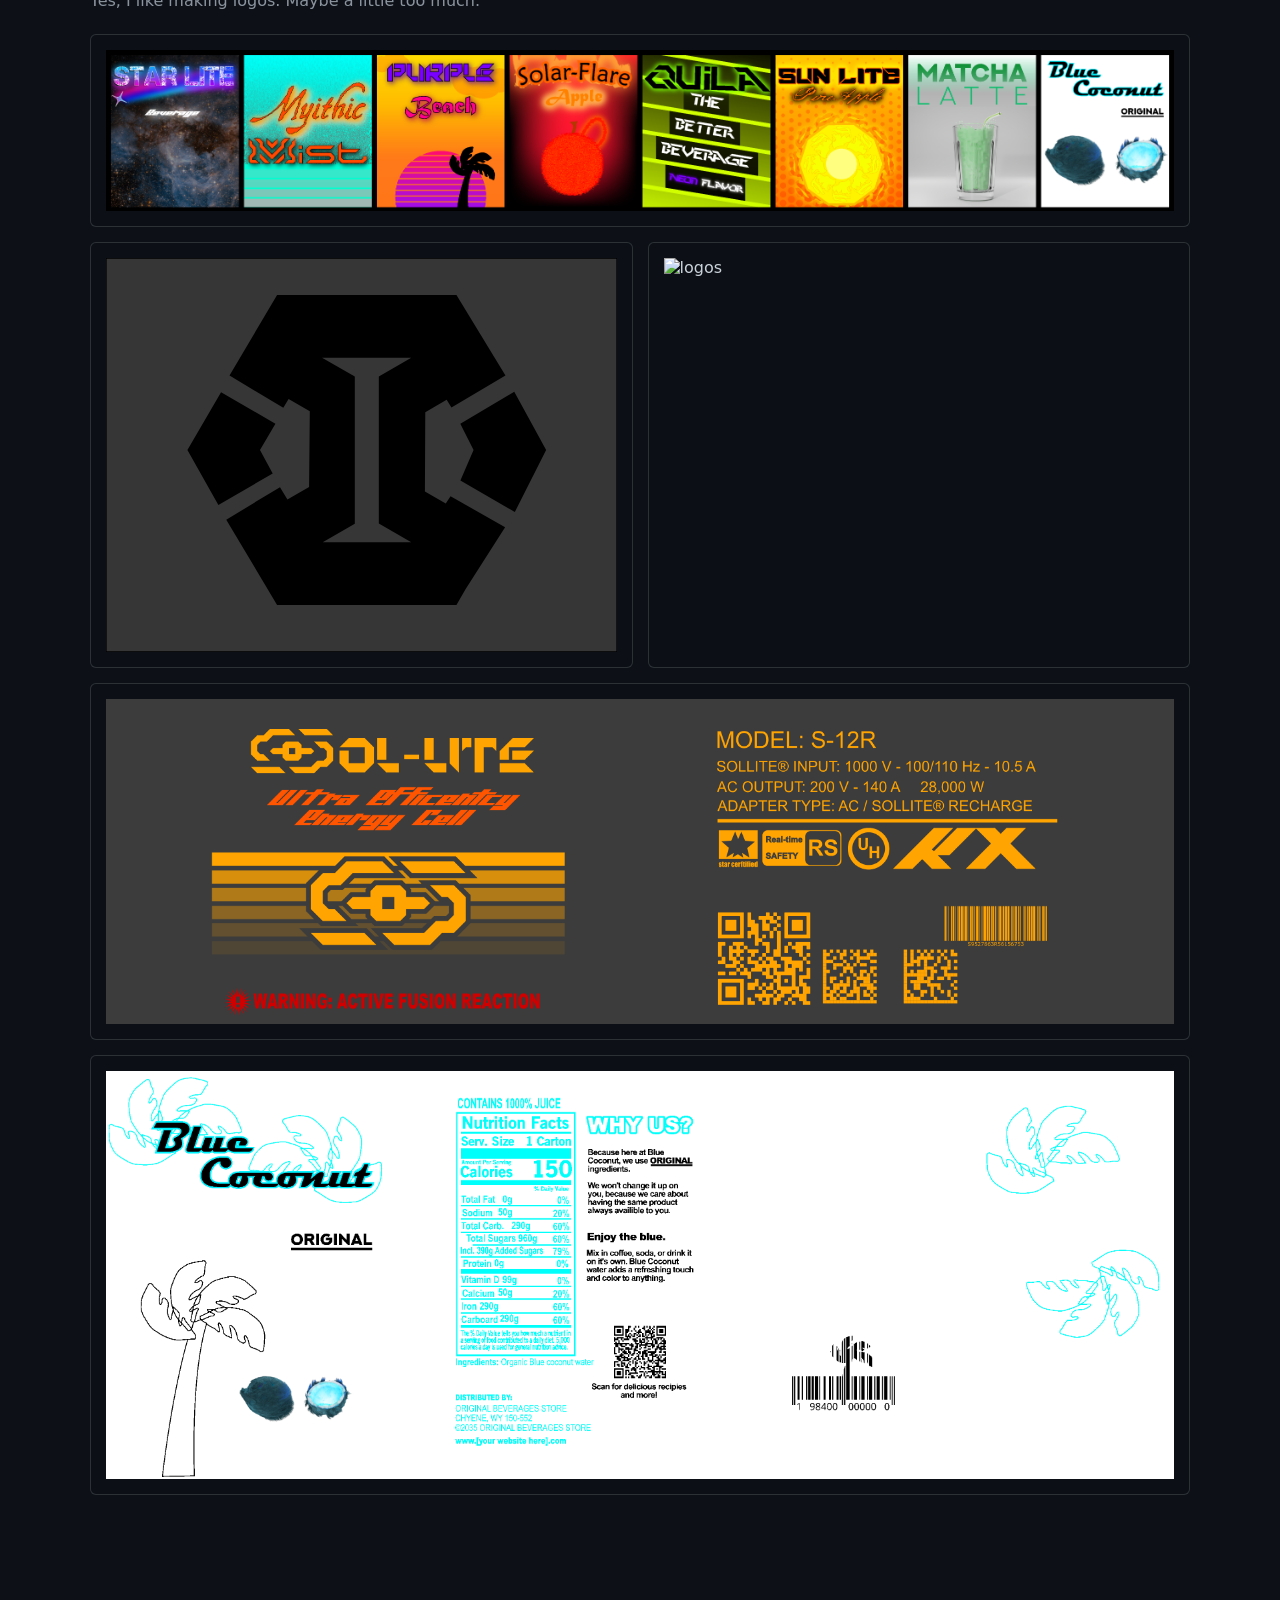
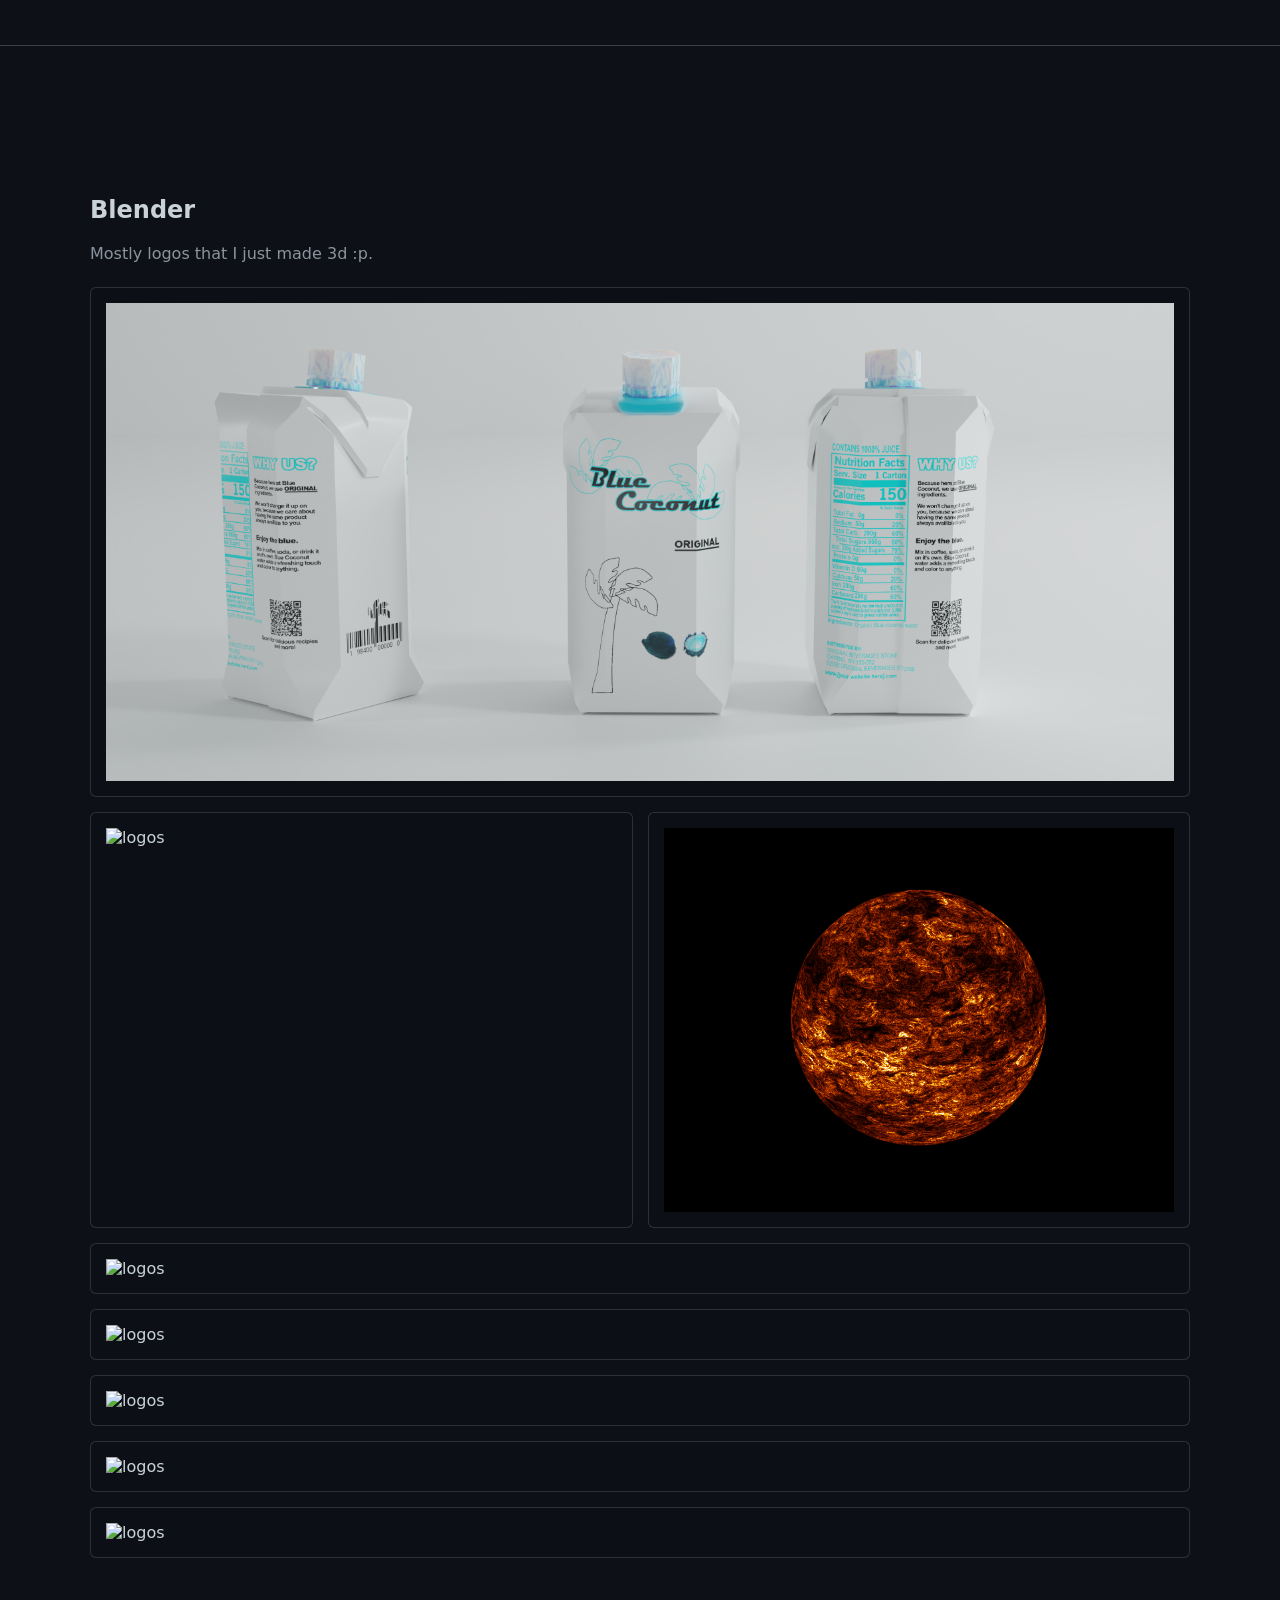
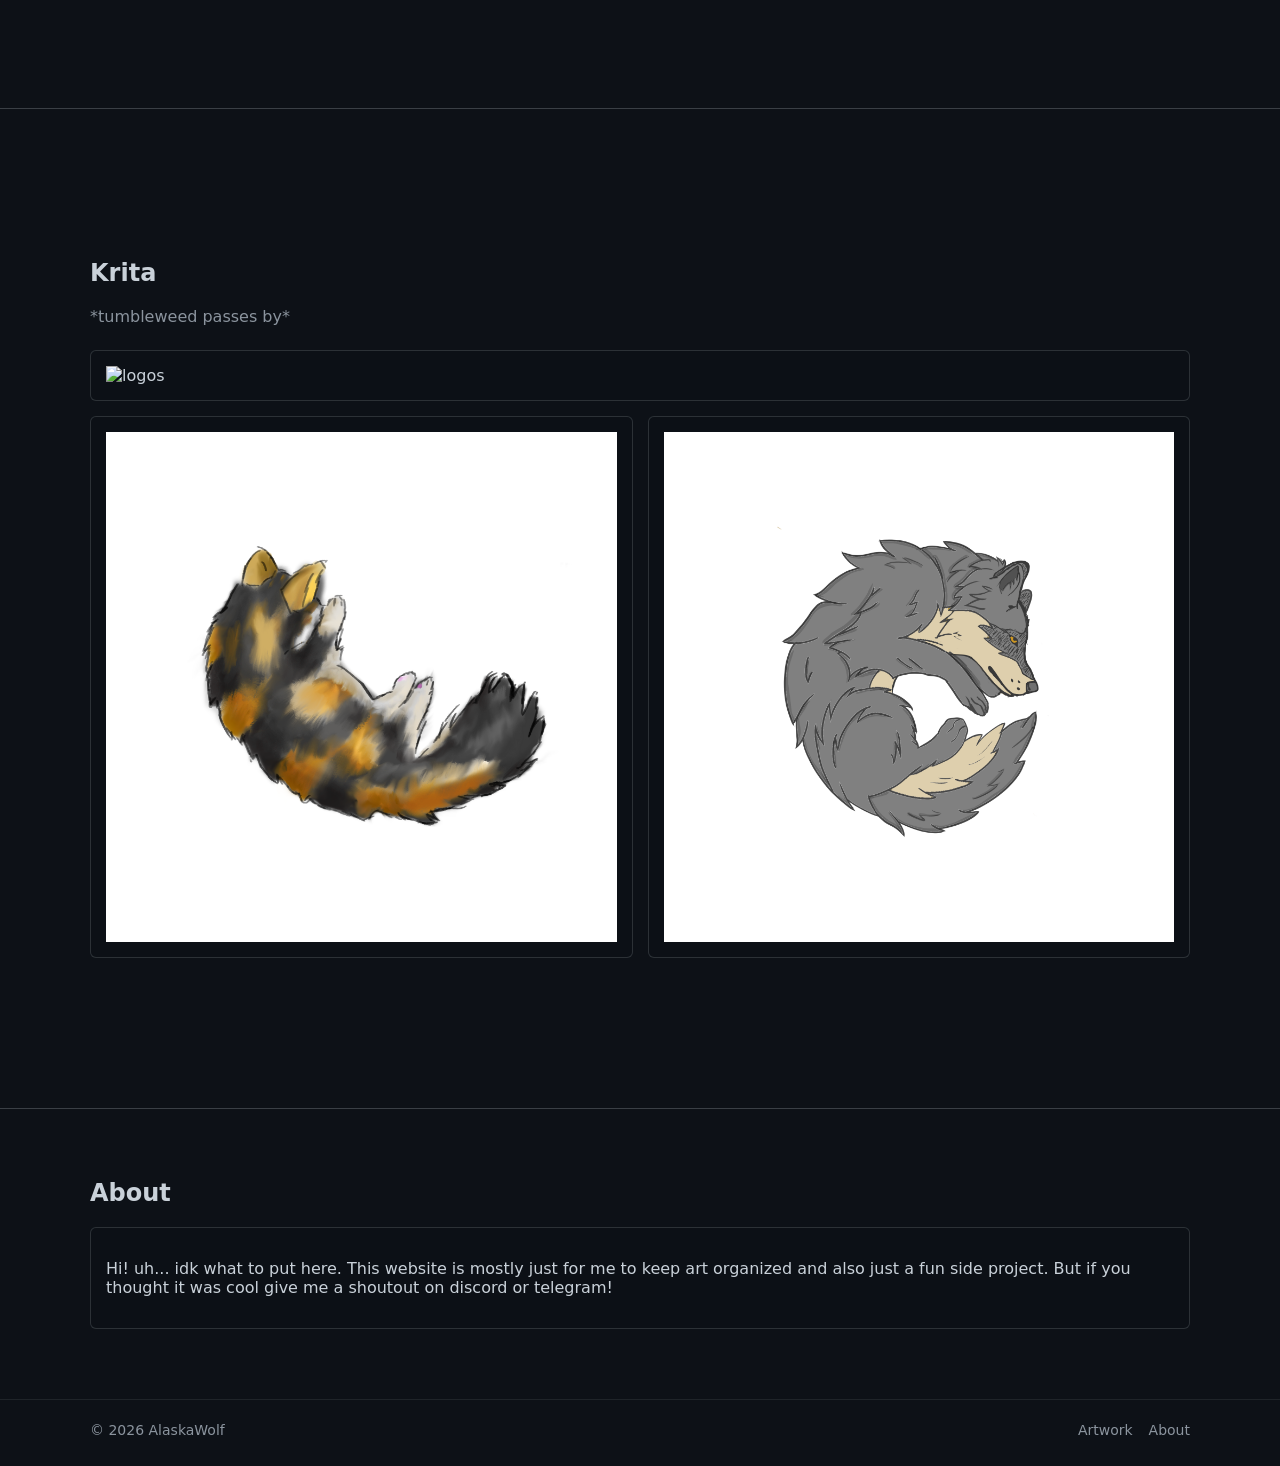
==== commit 08263c07: "Update hero section text in index.html" ====
--- a/index.html
+++ b/index.html
@@ -34,7 +34,21 @@
     <nav class="nav" id="site-nav">
       <a href="#artwork">Artwork</a>
       <a href="#about">About</a>
-      <a href="tools/index.html">Tools</a>
+      <div class="nav-dropdown">
+        <button
+          class="nav-dropdown-trigger"
+          type="button"
+          aria-expanded="false"
+          aria-haspopup="true"
+        >
+          Tools
+        </button>
+        <div class="nav-dropdown-menu">
+          <a href="tools/converter/index.html#png-to-pdf">PNG to PDF</a>
+          <a href="tools/converter/index.html#pdf-to-png">PDF to PNG</a>
+          <a href="tools/metallic-roughness/index.html">Texture Packer</a>
+        </div>
+      </div>
       <!--<a class="external" href="https://github.com/alaskawolf77" target="_blank" rel="noreferrer">GitHub</a>-->
     </nav>
   </header>
@@ -46,8 +60,8 @@
 
       <div class="container hero-content">
         <div class="hero-top-text" id="heroTopText">
-          <h1>random stuff i made :D</h1>
-          <p>idk what to put here but having this text here looks cool</p>
+          <h1>Space...</h1>
+          <p>is cool</p>
         </div>
       </div>
     </section>
--- a/styles.css
+++ b/styles.css
@@ -66,6 +66,7 @@
 .nav{
     display:flex;
     gap:10px;
+    align-items:center;
 }
 
 .nav-toggle{
@@ -96,7 +97,8 @@
     outline-offset:2px;
 }
 
-.nav a{
+.nav a,
+.nav-dropdown-trigger{
     color:var(--text);
     text-decoration:none;
     padding:8px 10px;
@@ -104,7 +106,70 @@
     font-size:14px;
 }
 
-.nav a:hover{
+.nav-dropdown{
+    position:relative;
+}
+
+.nav-dropdown::after{
+    content:"";
+    position:fixed;
+    top:44px;
+    right:0;
+    display:none;
+    width:180px;
+    height:20px;
+}
+
+.nav-dropdown-trigger{
+    border:0;
+    background:transparent;
+    font-family:inherit;
+    cursor:pointer;
+    display:flex;
+    align-items:center;
+    gap:5px;
+}
+
+.nav-dropdown-menu{
+    position:fixed;
+    top:var(--header-h);
+    right:0;
+    min-width:180px;
+    padding:6px;
+    border:1px solid var(--border);
+    border-radius:0;
+    background:rgba(13,17,23,0.96);
+    box-shadow:0 10px 24px rgba(0,0,0,0.24);
+    opacity:0;
+    transform:translateY(-4px);
+    visibility:hidden;
+    pointer-events:none;
+    transition:opacity 160ms ease, transform 160ms ease;
+    z-index:2;
+}
+
+.nav-dropdown-menu a{
+    display:block;
+}
+
+.nav-dropdown:hover .nav-dropdown-menu,
+.nav-dropdown.is-open .nav-dropdown-menu,
+.nav-dropdown:focus-within .nav-dropdown-menu{
+    opacity:1;
+    transform:translateY(0);
+    visibility:visible;
+    pointer-events:auto;
+}
+
+.nav-dropdown:hover::after,
+.nav-dropdown.is-open::after,
+.nav-dropdown:focus-within::after{
+    display:block;
+}
+
+.nav a:hover,
+.nav-dropdown-trigger:hover,
+.nav-dropdown-trigger[aria-expanded="true"]{
     background:rgba(240,246,252,0.08);
 }
 
@@ -362,6 +427,51 @@
         display:block;
     }
 
+    .nav-dropdown{
+        width:100%;
+    }
+
+    .nav-dropdown::after{
+        display:none;
+    }
+
+    .nav-dropdown:hover::after,
+    .nav-dropdown.is-open::after,
+    .nav-dropdown:focus-within::after{
+        display:none;
+    }
+
+    .nav-dropdown-trigger{
+        width:100%;
+        justify-content:center;
+        align-items:center;
+    }
+
+    .nav-dropdown.is-open .nav-dropdown-trigger{
+        justify-content:flex-start;
+    }
+
+    .nav-dropdown-menu{
+        position:static;
+        display:none;
+        min-width:0;
+        margin:4px 0 0;
+        padding:4px 0 0 10px;
+        border:0;
+        border-radius:0;
+        background:transparent;
+        box-shadow:none;
+        opacity:1;
+        transform:none;
+        visibility:visible;
+        pointer-events:auto;
+        transition:none;
+    }
+
+    .nav-dropdown.is-open .nav-dropdown-menu{
+        display:block;
+    }
+
     .card{
         grid-column:span 12;
     }
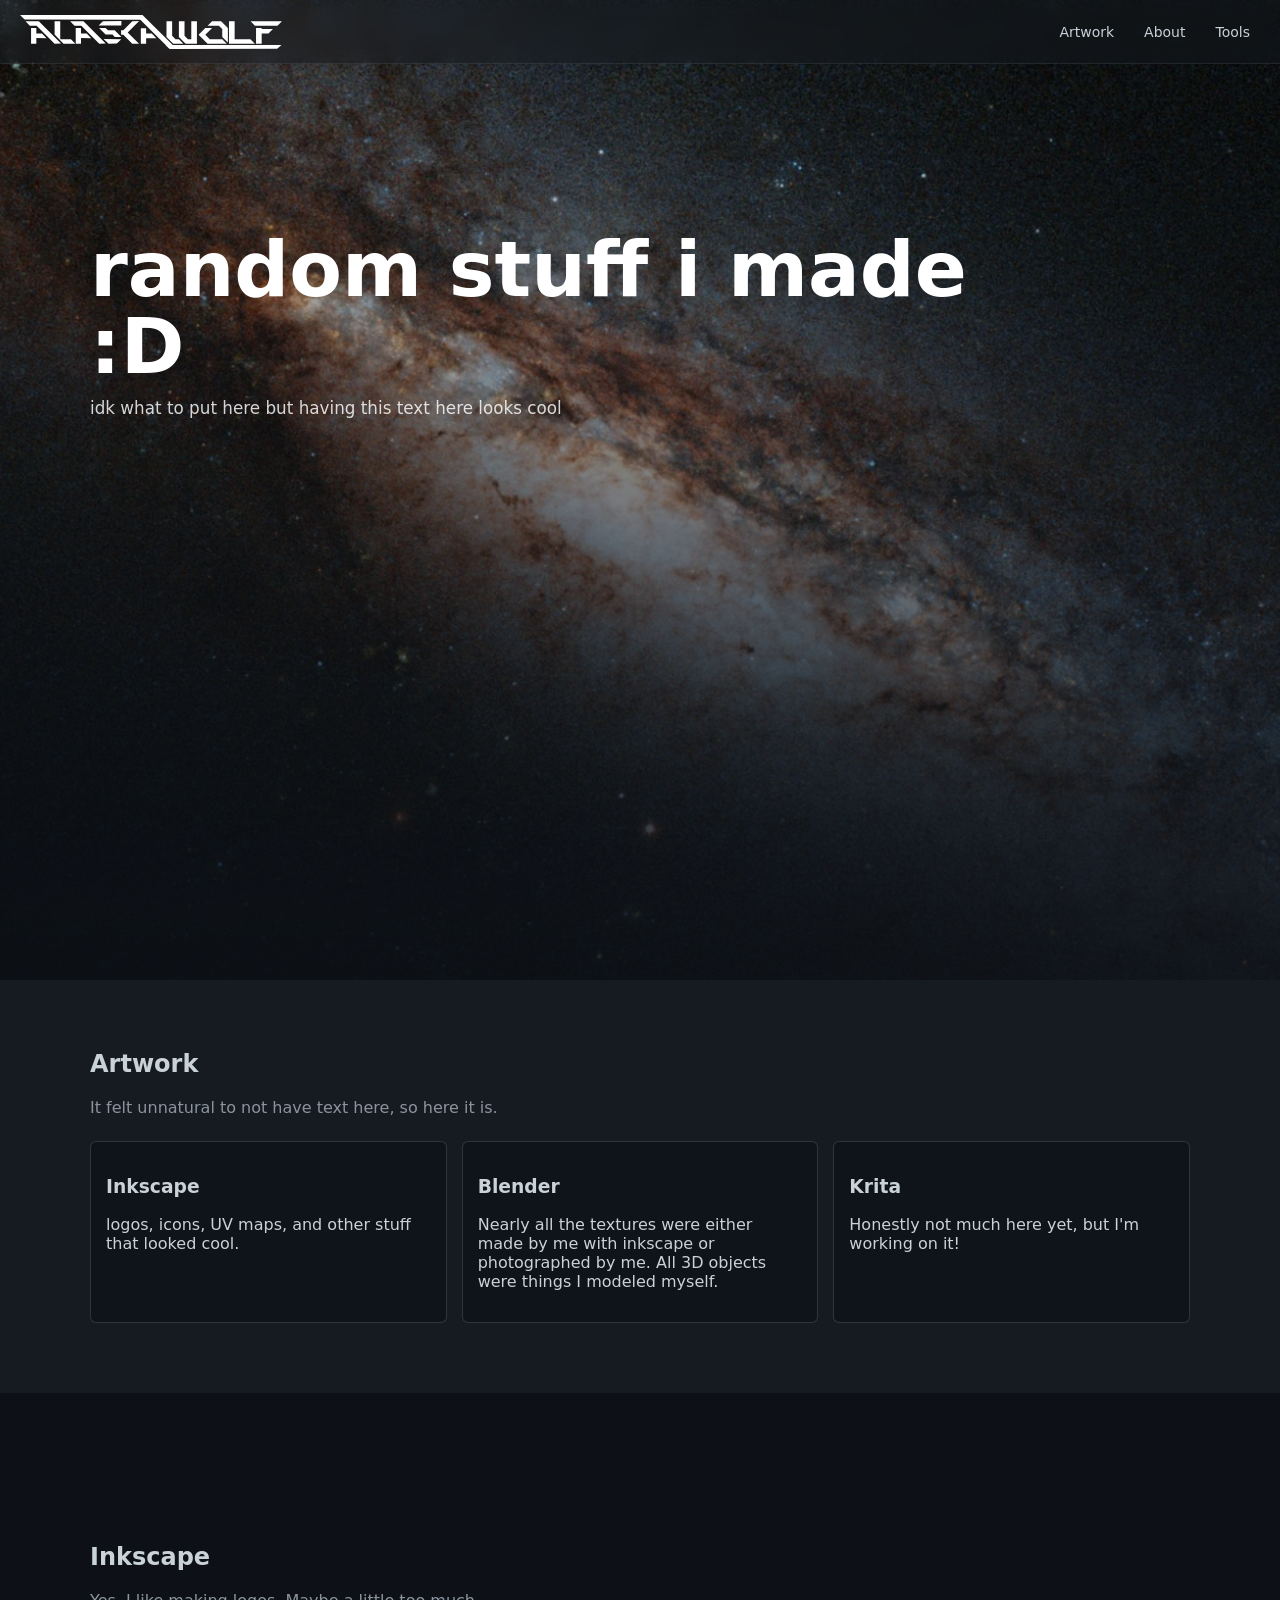
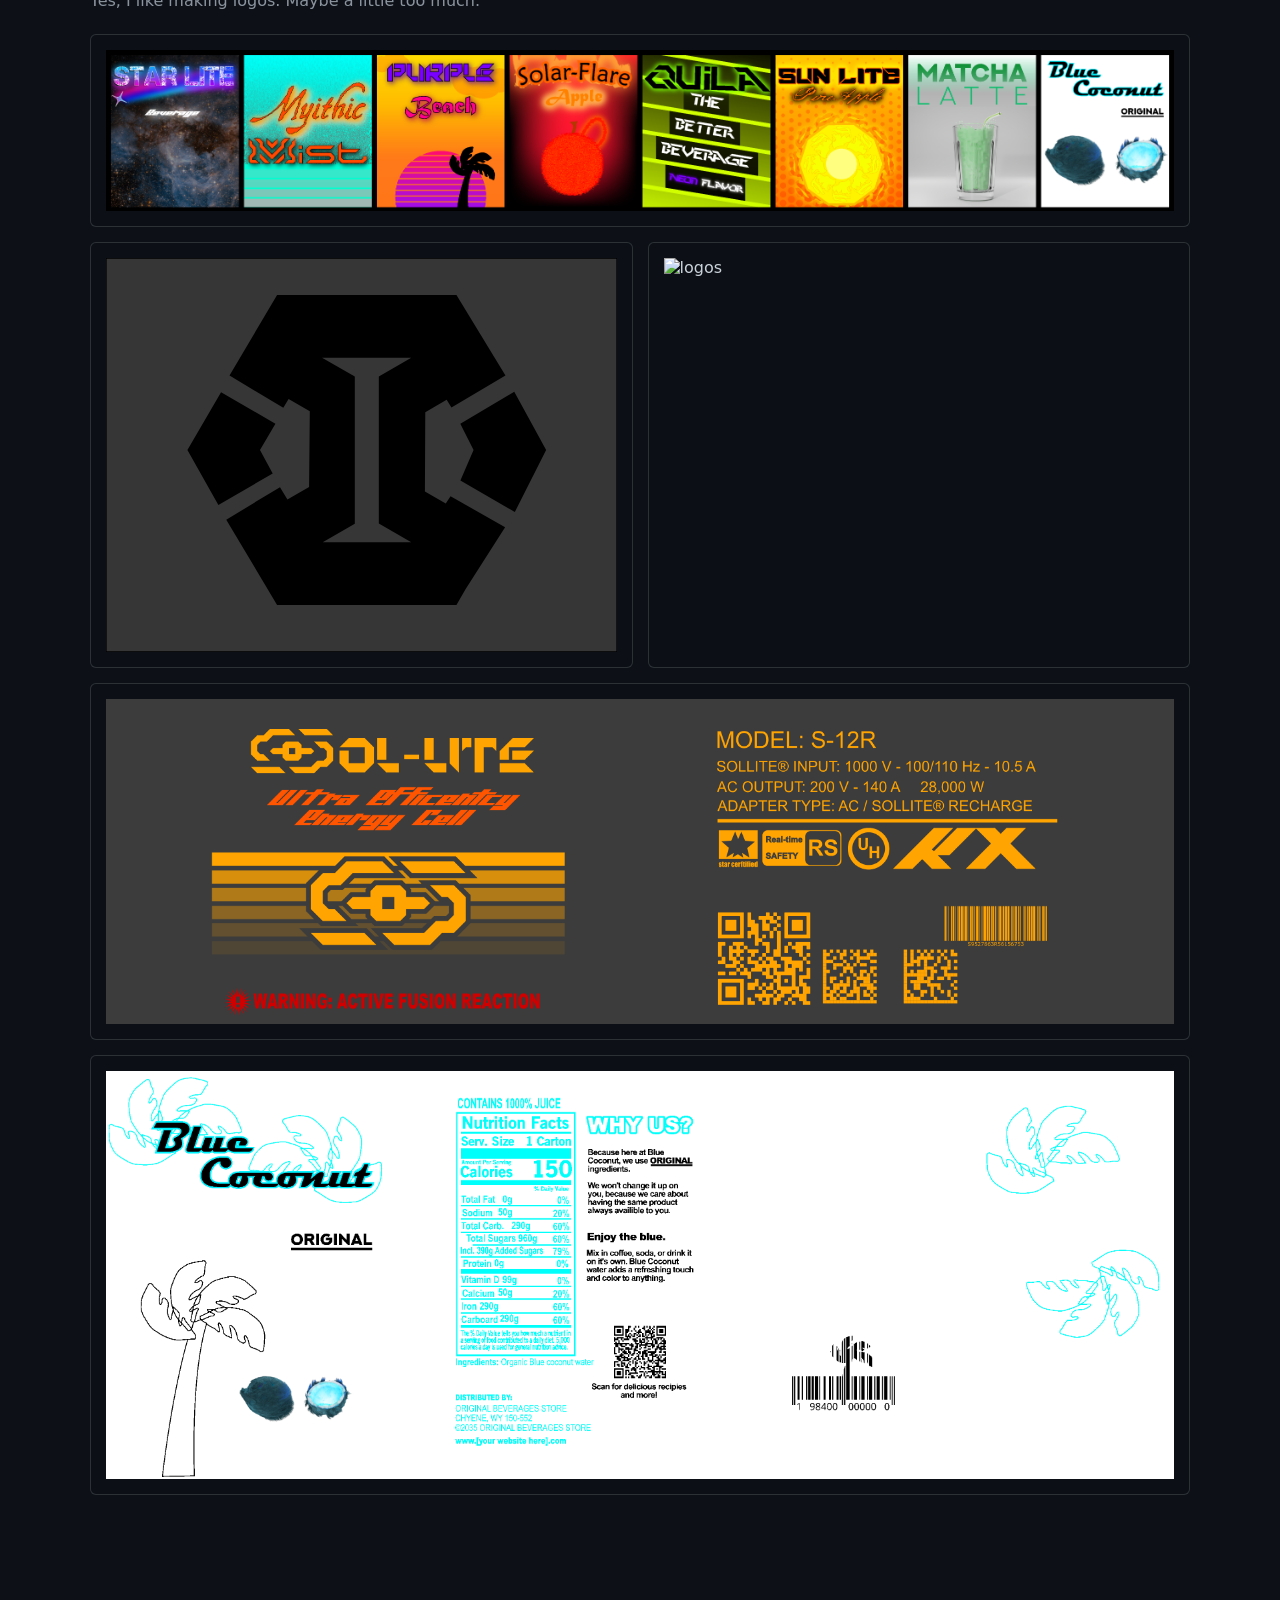
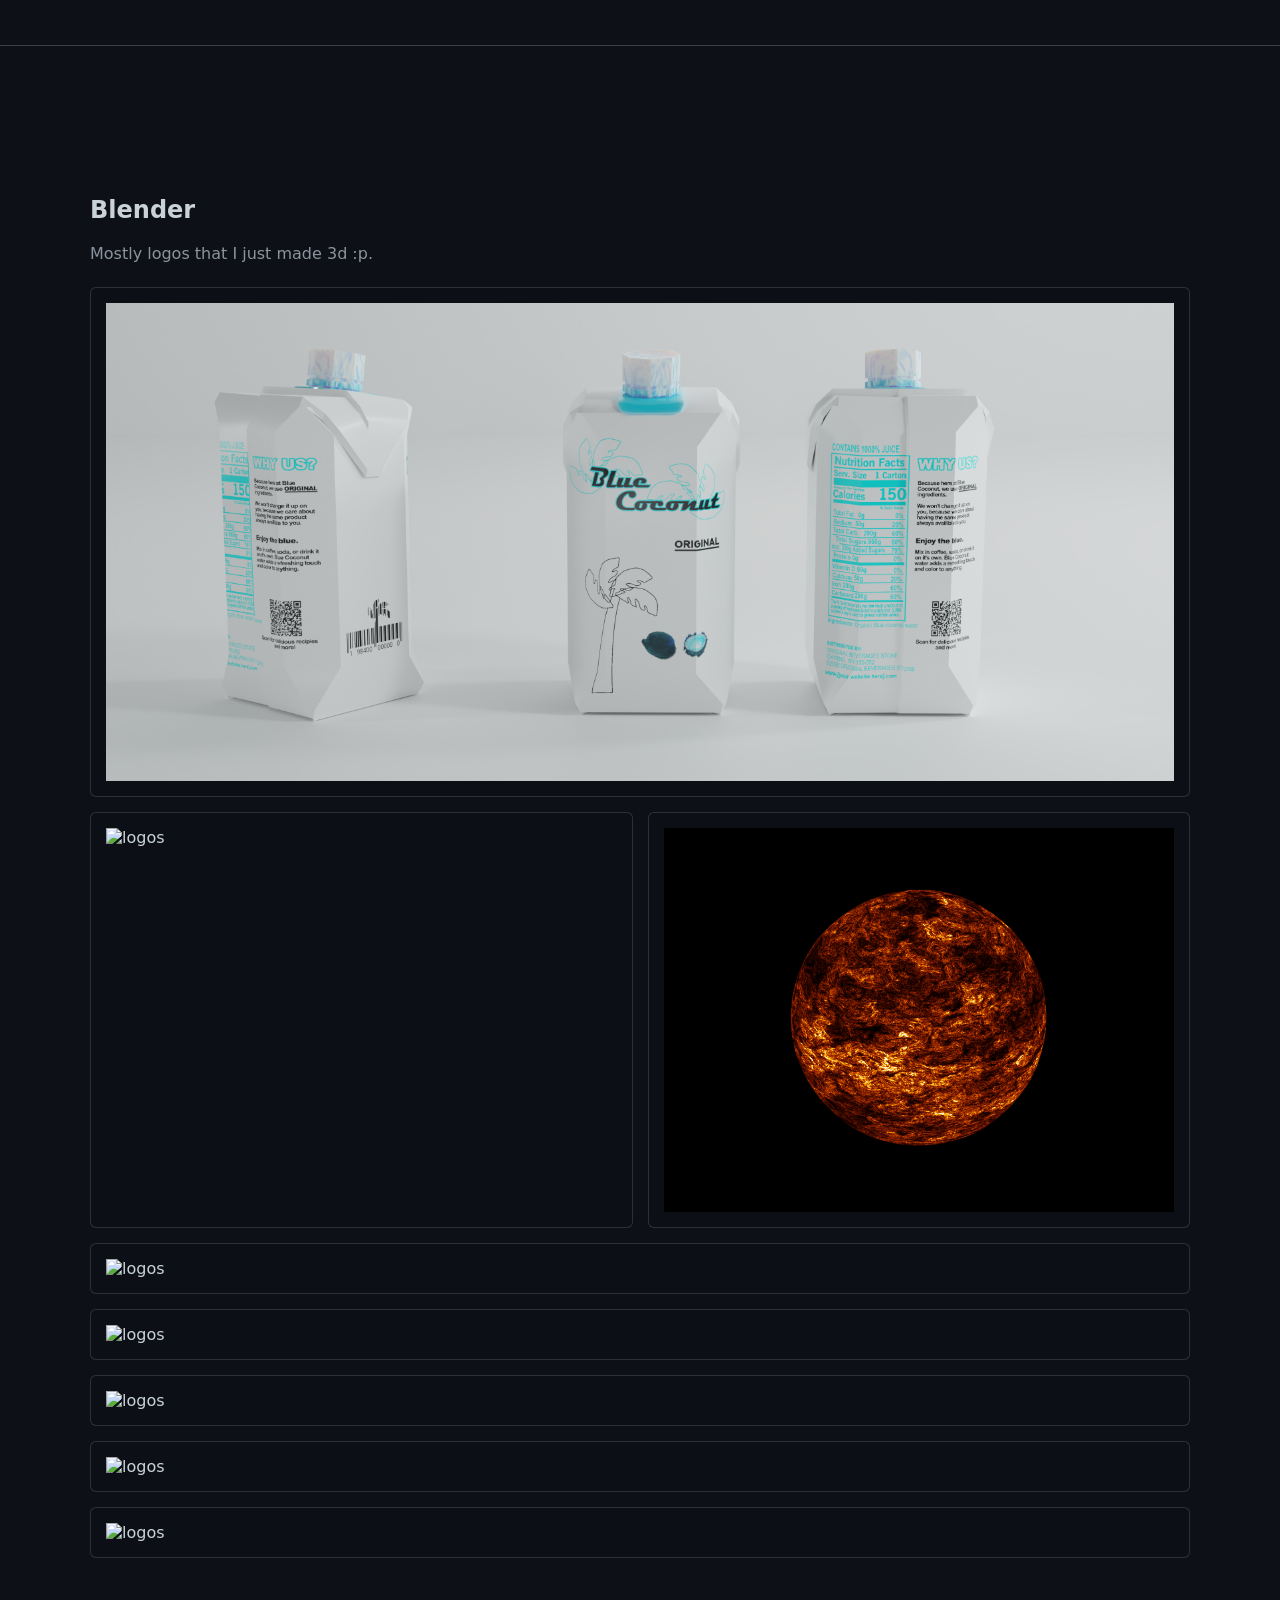
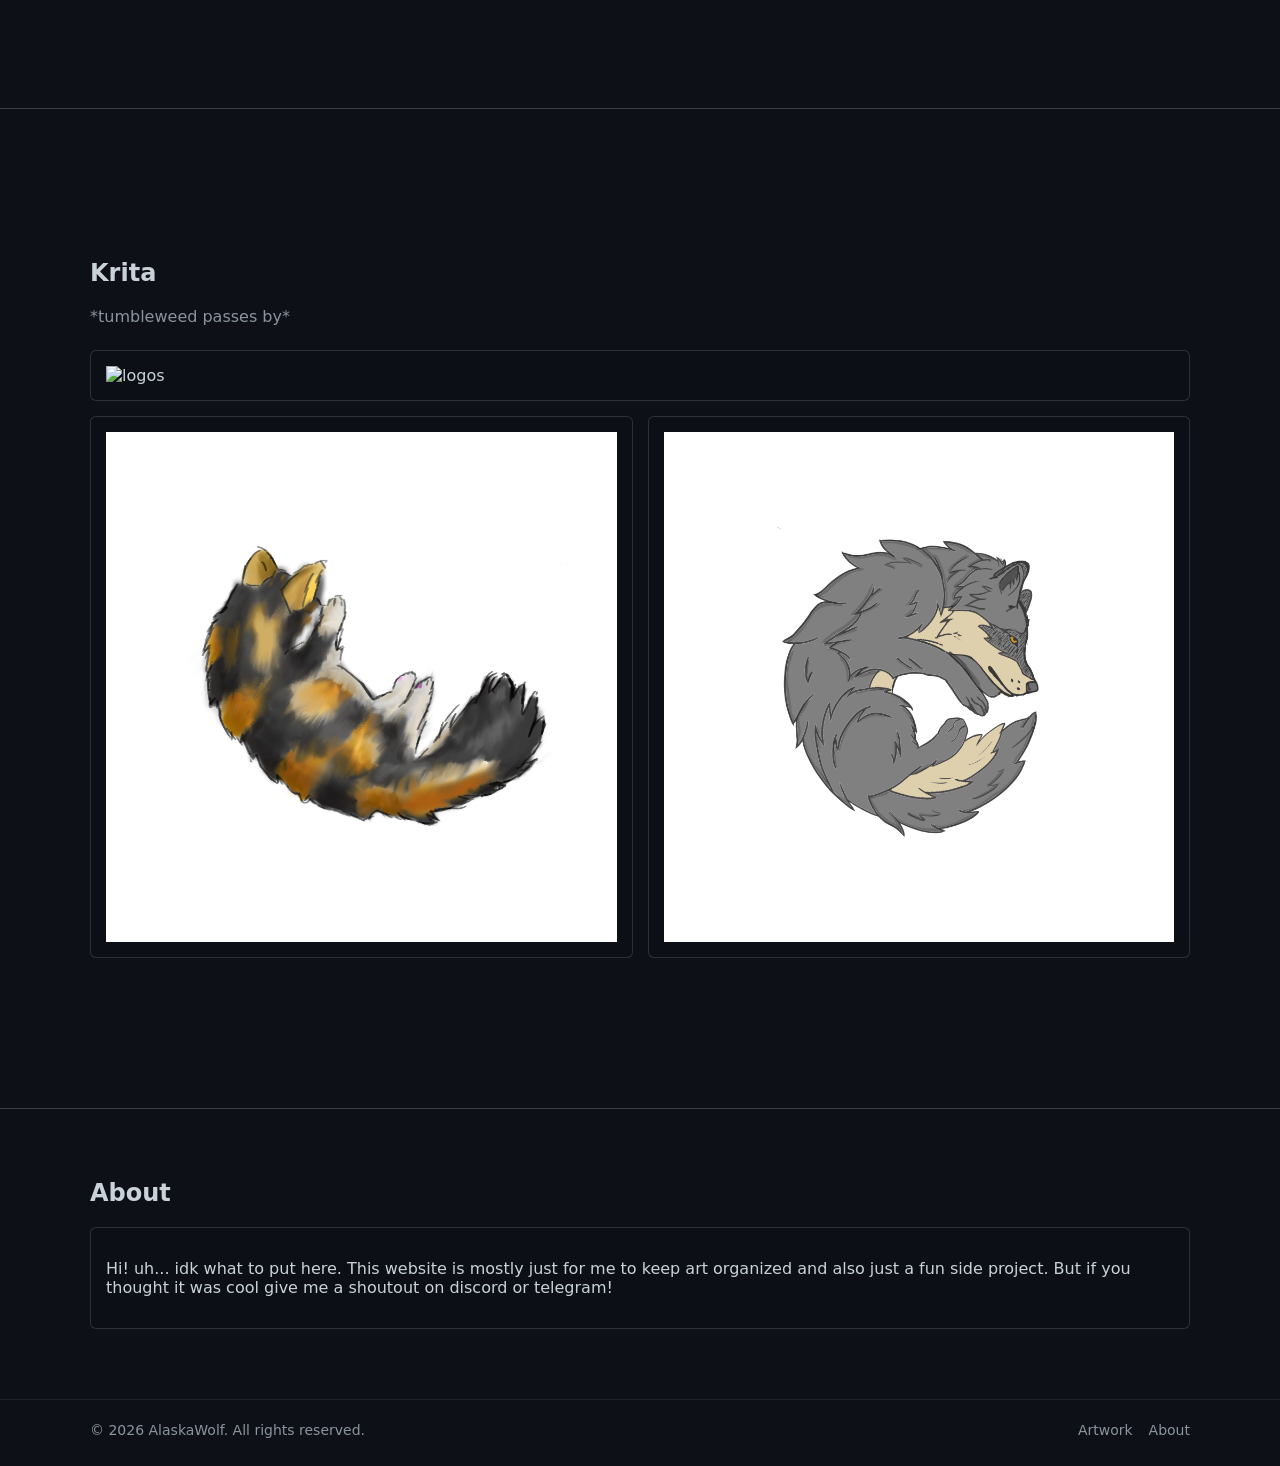
==== commit 8ac44f48: "Merge b17aaa99663121cbb97d664f5425310d12cfecdd into 2f66bc20fb4642bb7187ec07c240c758261861a4" ====
--- a/index.html
+++ b/index.html
@@ -44,9 +44,8 @@
           Tools
         </button>
         <div class="nav-dropdown-menu">
-          <a href="tools/converter/index.html#png-to-pdf">PNG to PDF</a>
-          <a href="tools/converter/index.html#pdf-to-png">PDF to PNG</a>
-          <a href="tools/metallic-roughness/index.html">Texture Packer</a>
+          <a >PNG to PDF</a>
+          <a >PDF to PNG</a>
         </div>
       </div>
       <!--<a class="external" href="https://github.com/alaskawolf77" target="_blank" rel="noreferrer">GitHub</a>-->
@@ -60,8 +59,8 @@
 
       <div class="container hero-content">
         <div class="hero-top-text" id="heroTopText">
-          <h1>Space...</h1>
-          <p>is cool</p>
+          <h1>random stuff i made :D</h1>
+          <p>idk what to put here but having this text here looks cool</p>
         </div>
       </div>
     </section>
@@ -188,7 +187,7 @@
 
   <footer class="footer">
     <div class="container footer-content">
-      <div>© <span id="year"></span> AlaskaWolf</div>
+      <div>© <span id="year"></span> AlaskaWolf. All rights reserved.</div>
       <div class="footer-links">
         <a href="#artwork">Artwork</a>
         <a href="#about">About</a>
